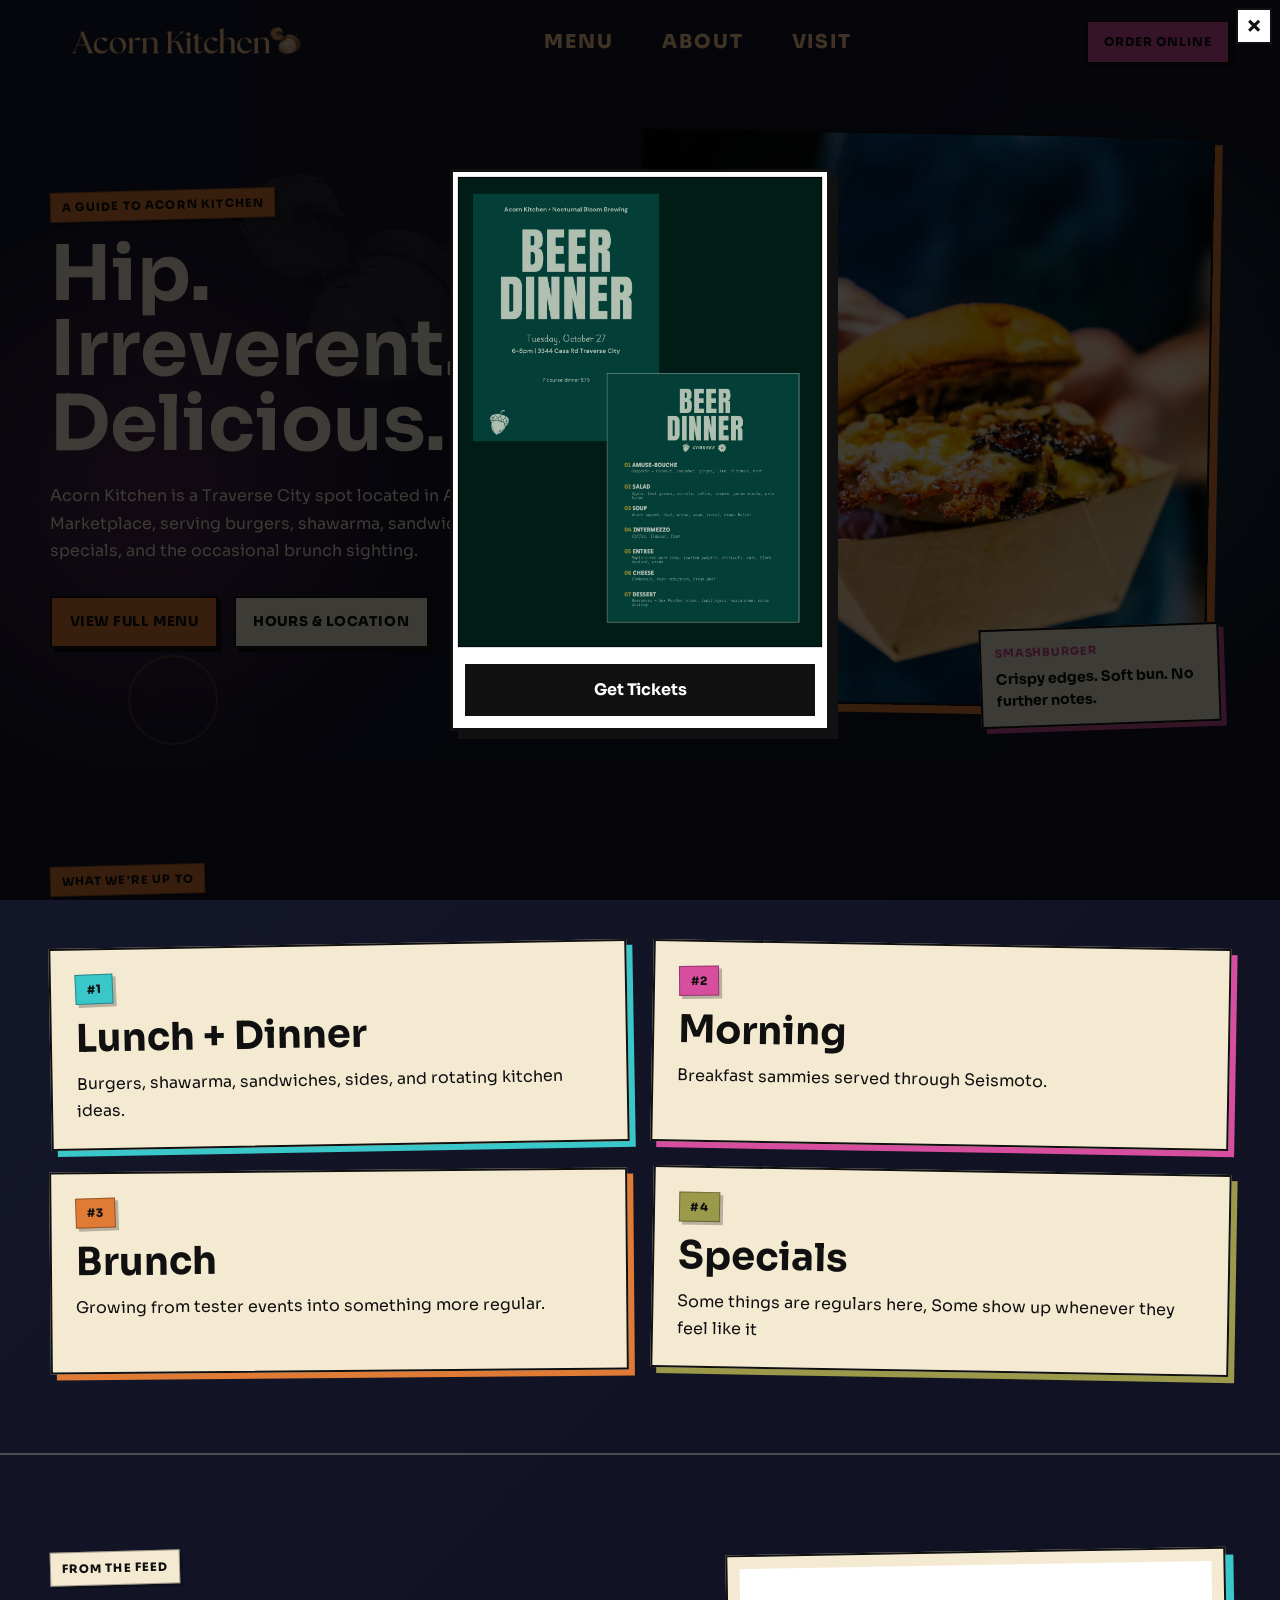
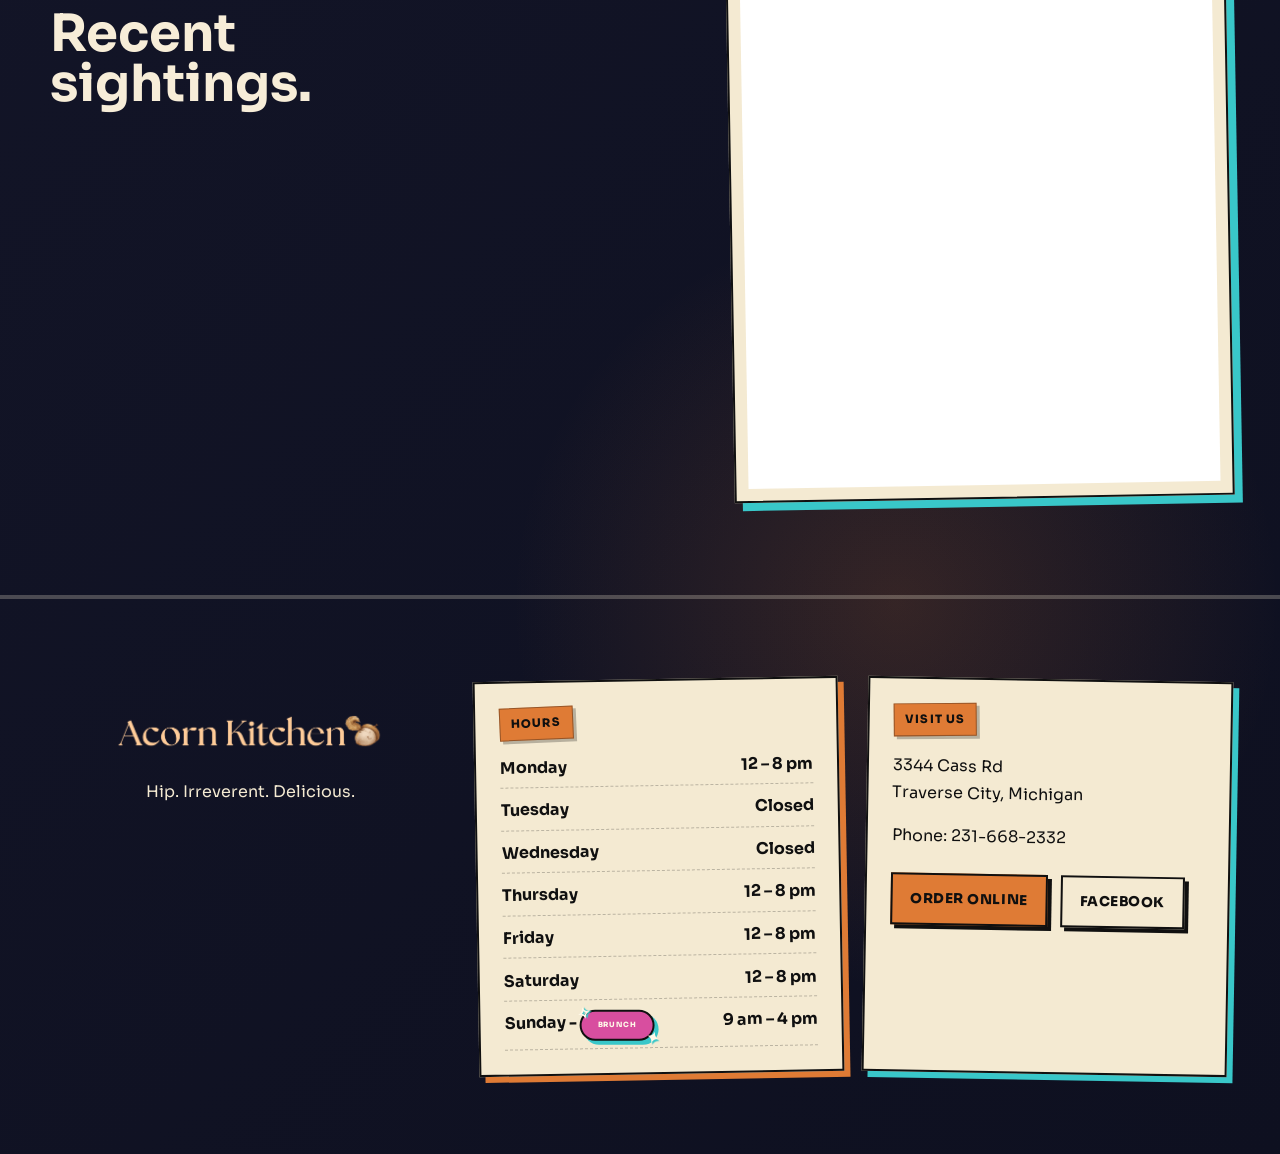
==== index.html @ 5967afa3 "Testing Beer dinner popup" ====
<!DOCTYPE html>
<html lang="en">

<head>
    <!-- Google tag (gtag.js) -->
    <script async src="https://www.googletagmanager.com/gtag/js?id=G-6SKS304S5J"></script>
    <script>
        window.dataLayer = window.dataLayer || [];
        function gtag() { dataLayer.push(arguments); }
        gtag('js', new Date());

        gtag('config', 'G-6SKS304S5J');
    </script>
    <meta charset="UTF-8" />
    <meta name="viewport" content="width=device-width, initial-scale=1.0" />

    <title>Acorn Kitchen | Burgers, Shawarma & Brunch in Traverse City</title>
    <meta name="description"
        content="Acorn Kitchen is located in Atomic Marketplace in Traverse City, serving burgers, shawarma, sandwiches, sides, specials, takeout, and Sunday brunch.">
    <meta property="og:title" content="Acorn Kitchen | Burgers & Shawarma in Traverse City">
    <meta property="og:description"
        content="Located in Atomic Marketplace, Acorn Kitchen serves burgers, shawarma, sandwiches, specials, takeout, and Sunday brunch in Traverse City.">
    <meta property="og:type" content="website">
    <meta property="og:image" content="https://acornkitchen.net/assets/images/hero-food.jpg">
    <meta name="robots" content="index, follow">
    <link rel="canonical" href="https://acornkitchen.net/">
    <script type="application/ld+json">
{
  "@context": "https://schema.org",
  "@type": "Restaurant",
  "name": "Acorn Kitchen",
  "url": "https://acornkitchen.net/",
  "image": "https://acornkitchen.net/assets/images/hero-food.jpg",
  "logo": "https://acornkitchen.net/assets/logos/acorn-wordmark-boy.png",
  "description": "Acorn Kitchen is located in Atomic Marketplace in Traverse City, serving burgers, shawarma, sandwiches, sides, specials, takeout, and Sunday brunch.",
  "telephone": "+12312523034",
  "address": {
    "@type": "PostalAddress",
    "streetAddress": "3344 Cass Rd",
    "addressLocality": "Traverse City",
    "addressRegion": "MI",
    "addressCountry": "US"
  },
  "servesCuisine": [
    "Burgers",
    "Shawarma",
    "Sandwiches",
    "Brunch",
    "American"
  ],
  "priceRange": "$$",
  "menu": "https://acornkitchen.net/menu.html",
  "sameAs": [
    "https://www.facebook.com/profile.php?id=61582968557086"
  ],
  "openingHoursSpecification": [
    {
      "@type": "OpeningHoursSpecification",
      "dayOfWeek": ["Tuesday", "Wednesday", "Thursday", "Friday", "Saturday"],
      "opens": "12:00",
      "closes": "20:00"
    },
    {
      "@type": "OpeningHoursSpecification",
      "dayOfWeek": "Sunday",
      "opens": "09:00",
      "closes": "16:00"
    }
  ]
}
</script>

    <link rel="stylesheet" href="css/variables.css" />
    <link rel="stylesheet" href="css/global.css" />
    <link rel="stylesheet" href="css/navbar.css" />
    <link rel="stylesheet" href="css/hero.css" />
    <link rel="stylesheet" href="css/sections.css" />
    <link rel="stylesheet" href="css/footer.css" />
    <link href="https://fonts.googleapis.com/css2?family=Sora:wght@300;400;500;600;700;800&display=swap"
        rel="stylesheet">
    <link rel="preconnect" href="https://fonts.googleapis.com" />
    <link rel="preconnect" href="https://fonts.gstatic.com" crossorigin />

    <link
        href="https://fonts.googleapis.com/css2?family=Cormorant+Garamond:wght@500;600;700&family=Inter:wght@400;500;700;800&display=swap"
        rel="stylesheet" />
    <link rel="icon" href="assets/images/fullboyhero.png">
    <!-- MailerLite Universal -->
<script>
    (function(w,d,e,u,f,l,n){w[f]=w[f]||function(){(w[f].q=w[f].q||[])
    .push(arguments);},l=d.createElement(e),l.async=1,l.src=u,
    n=d.getElementsByTagName(e)[0],n.parentNode.insertBefore(l,n);})
    (window,document,'script','https://assets.mailerlite.com/js/universal.js','ml');
    ml('account', '2553299');
</script>
<!-- End MailerLite Universal -->
</head>

<body>

    <header class="site-header">
        <nav class="navbar container">
            <a href="index.html" class="logo">
                <img src="assets/logos/acorn-wordmark-boy.png" alt="Acorn Kitchen" />
            </a>

            <ul class="nav-links">
                <li><a href="menu.html">Menu</a></li>
                <li><a href="about.html">About</a></li>
                <li><a href="contact.html">Visit</a></li>
            </ul>

            <a href="https://www.toasttab.com/local/order/acorn-kitchen-3344-cass-rd" class="order-btn" target="_blank"
                rel="noopener noreferrer">
                Order Online
            </a>
        </nav>
    </header>

    <main>

        <section class="hero">
            <div class="container hero-layout">

                <div class="hero-copy">
                    <p class="stamp">A Guide to Acorn Kitchen</p>

                    <h1>
                        Hip.
                        Irreverent.
                        Delicious.
                    </h1>

                    <p class="hero-text">
                        Acorn Kitchen is a Traverse City spot located in Atomic Marketplace, serving burgers, shawarma,
                        sandwiches, sides, specials, and the occasional brunch sighting.
                    </p>

                    <div class="hero-actions">
                        <a href="menu.html" class="btn btn-dark">View Full Menu</a>
                        <a href="#visit" class="btn btn-paper">Hours & Location</a>
                    </div>
                </div>
                <img src="assets/logos/fullboyhero.png" class="floating-acorn" alt="">
                <div class="hero-visual">
                    <img class="hero-photo" src="assets/images/hero-food.jpg" alt="A burger from Acorn Kitchen" />
                    <p class="photo-note">
                        Crispy edges. Soft bun. No further notes.
                    </p>
                </div>

            </div>
        </section>

        <section class="field-notes" id="notes">
            <div class="container">

                <p class="stamp">What we're up to</p>

                <div class="research-grid">
                    <article class="research-card" id="note-1">
                        <p class="card-number-1">#1</p>
                        <h2>Lunch + Dinner</h2>
                        <p>Burgers, shawarma, sandwiches, sides, and rotating kitchen ideas.</p>
                    </article>

                    <article class="research-card" id="note-2">
                        <p class="card-number-2">#2</p>
                        <h2>Morning</h2>
                        <p>Breakfast sammies served through Seismoto.</p>
                    </article>

                    <article class="research-card" id="note-3">
                        <p class="card-number-3">#3</p>
                        <h2>Brunch</h2>
                        <p>Growing from tester events into something more regular.</p>
                    </article>

                    <article class="research-card" id="note-4">
                        <p class="card-number-4">#4</p>
                        <h2>Specials</h2>
                        <p>Some things are regulars here, Some show up whenever they feel like it</p>
                    </article>
                </div>

            </div>
        </section>

        <section class="feed-section" id="feed">
            <div class="container split-section">
                <div>
                    <p class="stamp stamp-light">From The Feed</p>
                    <h2>Recent sightings.</h2>
                </div>

                <div class="facebook-frame">
                    <iframe
                        src="https://www.facebook.com/plugins/page.php?href=https%3A%2F%2Fwww.facebook.com%2Fprofile.php%3Fid%3D61582968557086&tabs=timeline&width=500&height=520&small_header=false&adapt_container_width=true&hide_cover=false&show_facepile=false"
                        width="500" height="520" style="border:none;overflow:hidden" scrolling="no" frameborder="0"
                        allowfullscreen="true"
                        allow="autoplay; clipboard-write; encrypted-media; picture-in-picture; web-share">
                    </iframe>
                </div>
            </div>
        </section>

    </main>
    <footer class="site-footer" id="visit">
        <div class="container footer-grid">

            <div class="footer-brand">
                <img src="assets/logos/acorn-wordmark-boy.png" alt="Acorn Kitchen">
                <p>
                    Hip. Irreverent. Delicious.
                </p>
            </div>

            <div class="footer-card">
                <p class="stamp">Hours</p>
                <ul class="hours-list">

                    <li><span>Monday</span><span>12 – 8 pm</span></li>
                    <li><span>Tuesday</span><span>Closed</span></li>
                    <li><span>Wednesday</span><span>Closed</span></li>
                    <li><span>Thursday</span><span>12 – 8 pm</span></li>
                    <li><span>Friday</span><span>12 – 8 pm</span></li>
                    <li><span>Saturday</span><span>12 – 8 pm</span></li>
                    <li><span>Sunday - <div class="brunch-badge">Brunch</div></span><span>9 am – 4 pm</span></li>
                </ul>
            </div>

            <div class="footer-card">
                <p class="stamp">Visit Us</p>

                <p>
                    3344 Cass Rd<br>
                    Traverse City, Michigan
                </p>

                <p>
                    Phone: <a href="tel:+12316682332">231-668-2332</a>
                </p>
               
                <div class="footer-actions">
                    <a href="https://www.toasttab.com/local/order/acorn-kitchen-3344-cass-rd" class="btn btn-dark">Order
                        Online</a>
                    <a href="https://www.facebook.com/profile.php?id=61582968557086" class="btn btn-paper">Facebook</a>
                </div>
            </div>

        </div>
    </footer>
    <!-- BEER DINNER POPUP -->
<div class="site-popup-overlay" id="site-popup-overlay" hidden>
  <div
    class="site-popup"
    id="site-popup"
    role="dialog"
    aria-modal="true"
    aria-label="Beer Dinner Event"
  >
    <button
      class="site-popup-close"
      id="site-popup-close"
      aria-label="Close popup"
      type="button"
    >
      &times;
    </button>

    <!-- Replace with your beer dinner poster -->
    <img
      src="./assets/images/BeerDinnerAd.jpg"
      alt="Beer Dinner at Nocturnal Bloom"
      class="site-popup-image"
    >

    <div class="site-popup-actions">
      <!-- Replace the URL with your ticket purchase destination -->
      <a
        href="YOUR-TICKET-LINK"
        class="site-popup-button"
        target="_blank"
        rel="noopener noreferrer"
      >
        Get Tickets
      </a>
    </div>
  </div>
</div>
<script>
document.addEventListener("DOMContentLoaded", () => {
  const overlay = document.getElementById("site-popup-overlay");
  const closeButton = document.getElementById("site-popup-close");

  if (!overlay || !closeButton) return;

  const popupKey = "beer-dinner-popup-dismissed";

  // Show popup unless already dismissed during this session
  if (!sessionStorage.getItem(popupKey)) {
    overlay.hidden = false;
  }

  // Close popup
  function closePopup() {
    overlay.hidden = true;
    sessionStorage.setItem(popupKey, "true");
  }

  // Close button
  closeButton.addEventListener("click", closePopup);

  // Close when clicking outside the popup
  overlay.addEventListener("click", (event) => {
    if (event.target === overlay) {
      closePopup();
    }
  });

  // Close with Escape key
  document.addEventListener("keydown", (event) => {
    if (event.key === "Escape" && !overlay.hidden) {
      closePopup();
    }
  });
});
</script>
</body>

</html>
---- css/variables.css ----
:root {
  --bg: #15172b;
  --bg-deep: #0e1020;

  --paper: #f4ead2;
  --paper-dark: #dbcaa6;

  --ink: #101010;
  --cream-ink: #f7edd8;
  --logo-ink: #ffcc99;

  --brown: #7a3b18;
  --olive: #9b9a4a;
  --orange: #df7b35;
  --pink: #d84e9f;
  --cyan: #39c7c9;
  --cherry: #c72f3a;
  --cherry-dark: #9f1f2f;

  --white: #fff8e8;

  --container: 1180px;

  --heading-font: "Sora", sans-serif;
--body-font: "Sora", sans-serif;

  --border: 2px solid var(--ink);
  --stamp-border: 1px solid rgba(16,16,16,.35);
}
---- css/global.css ----
@import url("./variables.css");

*,
*::before,
*::after {
  box-sizing: border-box;
}

html {
  scroll-behavior: smooth;
}

body {
  position: relative;
  margin: 0;
  background:
    radial-gradient(circle at 12% 18%, rgba(216, 78, 159, 0.28), transparent 18rem),
    radial-gradient(circle at 85% 15%, rgba(57, 199, 201, 0.22), transparent 20rem),
    radial-gradient(circle at 70% 80%, rgba(223, 123, 53, 0.18), transparent 24rem),
    linear-gradient(135deg, var(--bg), var(--bg-deep));
  color: var(--cream-ink);
  font-family: var(--body-font);
  line-height: 1.5;
  overflow-x: hidden;
}


img {
  display: block;
  max-width: 100%;
}

a {
  color: inherit;
  text-decoration: none;
}

ul {
  margin: 0;
  padding: 0;
  list-style: none;
}

button {
  font: inherit;
}

.container {
  width: min(var(--container), calc(100% - 2rem));
  margin-inline: auto;
}

h1,
h2,
h3 {
  margin: 0;
  font-family: var(--heading-font);
  line-height: 0.98;
}

h1 {
  font-size: clamp(3rem, 6vw, 5.8rem);
}

h2 {
  font-size: clamp(2.2rem, 4vw, 4rem);
}

p {
  margin: 0;
}

.btn {
  display: inline-flex;
  align-items: center;
  justify-content: center;
  width: fit-content;
  padding: 0.85rem 1.1rem;
  border: var(--border);
  font-size: 0.85rem;
  font-weight: 800;
  text-transform: uppercase;
  letter-spacing: 0.04em;
  box-shadow: 4px 4px 0 var(--ink);
  transition: transform 160ms ease, box-shadow 160ms ease;
}

.btn:hover {
  transform: translate(2px, 2px);
  box-shadow: 2px 2px 0 var(--ink);
}

.btn-dark {
  background: var(--orange);
  color: var(--ink);
}

.btn-paper {
  background: var(--paper);
  color: var(--ink);
}

.stamp {
  display: inline-block;
  width: fit-content;

  margin-bottom: 1rem;
  padding: 0.35rem 0.65rem;

  background: var(--orange);
  color: var(--ink);

  border: var(--stamp-border);

  box-shadow: 3px 3px 0 rgba(0, 0, 0, 0.25);

  font-size: 0.72rem;
  font-weight: 900;

  text-transform: uppercase;
  letter-spacing: 0.1em;

  transform: rotate(-1.5deg);
}

.stamp-light {
  background: var(--paper);
  color: var(--ink);
}

::selection {
  background: var(--orange);
  color: var(--ink);
}
.feed-section {
  padding: clamp(3rem, 6vw, 5rem) 0;
}

.split-section {
  display: grid;
  grid-template-columns: 0.85fr minmax(280px, 520px);
  gap: clamp(2rem, 5vw, 4rem);
  align-items: start;
}

.feed-section h2 {
  max-width: 9ch;
}

.facebook-frame {
  width: 100%;
  max-width: 520px;
  justify-self: end;

  padding: 0.75rem;
  background: var(--paper);
  border: var(--border);
  box-shadow: 8px 8px 0 var(--cyan);

  overflow: hidden;
  transform: rotate(-0.5deg);
}

.facebook-frame iframe {
  display: block;
  width: 100%;
  max-width: 100%;
  height: 520px;
  border: 0;
  overflow: hidden;
  background: var(--white);
}
.brunch-badge {
  position: relative;
  display: inline-flex;
  align-items: center;
  width: fit-content;
  left: 0.rem;
  padding: 0.5rem 1rem;
  background: var(--pink);
  color: var(--white);
  border: 2px solid var(--ink);
  border-radius: 999px;
  font-size: 0.45rem;
  font-weight: 900;
  text-transform: uppercase;
  letter-spacing: 0.12em;

  box-shadow: 4px 4px 0 var(--cyan);
  transform: rotate(1deg);
}

.brunch-badge::before,
.brunch-badge::after {
  position: absolute;
  color: var(--white);
  line-height: 1;
  text-shadow: 1px 1px 1px var(--cyan);
  pointer-events: none;
  z-index: 2;
  font-weight: 600;
}

.brunch-badge::before {
  content: "✧";
  top: -0.35rem;
  left: -0.25rem;
  font-size: 1rem;
  transform: rotate(-18deg);
}

.brunch-badge::after {
  content: "✦";
  right: -0.5rem;
  bottom: -0.45rem;
  font-size: 0.95rem;
  transform: rotate(18deg);
}
/* =========================
   SITE POPUP OVERLAY
   ========================= */

.site-popup-overlay {
    position: fixed;
    inset: 0;

    display: flex;
    align-items: center;
    justify-content: center;

    padding: 24px;

    background: rgba(0, 0, 0, 0.75);

    z-index: 9998;
}

.site-popup-overlay[hidden] {
    display: none;
}
/* =========================
   SITE POPUP
   ========================= */
  

.site-popup {

    width: min(380px, calc(100vw - 32px));
    max-height: calc(100vh - 48px);

    background: #fff;
    border: 3px solid #111;
    box-shadow: 8px 8px 0 #111;

    z-index: 9999;
    overflow: hidden;
}

.site-popup[hidden] {
    display: none;
}

.site-popup-close {
    position: absolute;
    top: 8px;
    right: 8px;

    width: 36px;
    height: 36px;

    display: flex;
    align-items: center;
    justify-content: center;

    border: 2px solid #111;
    background: #fff;
    color: #111;

    font-size: 24px;
    font-weight: 700;
    line-height: 1;

    cursor: pointer;
    z-index: 2;
}

.site-popup-close:hover {
    background: #111;
    color: #fff;
}

.site-popup-image {
    display: block;

    width: 100%;
    height: auto;

    /* Keep tall posters from taking over the screen */
    max-height: calc(100vh - 130px);
    object-fit: contain;

    background: #111;
}

.site-popup-actions {
    padding: 12px;
}

.site-popup-button {
    display: block;
    width: 100%;

    padding: 12px 18px;

    background: #111;
    color: #fff;
    border: 2px solid #111;

    font-family: inherit;
    font-size: 16px;
    font-weight: 700;
    text-align: center;
    text-decoration: none;
}

.site-popup-button:hover {
    background: #fff;
    color: #111;
}


/* MOBILE */

@media (max-width: 600px) {
    .site-popup {
        right: 12px;
        bottom: 12px;

        width: min(340px, calc(100vw - 24px));
        max-height: calc(100vh - 24px);

        box-shadow: 5px 5px 0 #111;
    }

    .site-popup-image {
        max-height: calc(100vh - 115px);
    }
}
@media (max-width: 800px) {
  .split-section {
    grid-template-columns: 1fr;
  }

  .facebook-frame {
    justify-self: stretch;
    max-width: 100%;
    transform: none;
  }
}
@media (max-width: 650px) {
  h1 {
    font-size: clamp(2.5rem, 13vw, 4rem);
  }

  h2 {
    font-size: clamp(2rem, 10vw, 3rem);
  }

  .container {
    width: calc(100% - 2.5rem);
    max-width: var(--container);
    margin-inline: auto;

  }

  .btn {
    width: 100%;
    text-align: center;
  }
}
---- css/navbar.css ----
.site-header {
  padding: 1.25rem 0;
}

.navbar {
  display: flex;
  align-items: center;
  justify-content: space-between;
  gap: 2rem;
}

.logo {
  position: relative;
  display: block;
  width: 260px;
  padding-left: 1rem;
}

.logo img {
  width: 100%;
  height: auto;
}

.nav-links {
  display: flex;
  align-items: center;
  gap: 3rem;
}

.nav-links a {
  color: var(--logo-ink);

  font-size: 1.2rem;
  font-weight: 800;

  text-transform: uppercase;
  letter-spacing: 0.1em;
  transition: .2s ease;
}

.nav-links li:nth-child(2) a {

  color: var(--logo-ink);

}

.nav-links li:nth-child(3) a {

  color: var(--logo-ink);

}

.nav-links a:hover {
  transform: translateY(-2px);
  color: var(--orange);
}

.order-btn {
  padding: 0.7rem 1rem;

  background: var(--pink);
  color: var(--ink);

  border: var(--border);

  box-shadow: 4px 4px 0 var(--ink);

  font-size: 0.75rem;
  font-weight: 800;

  text-transform: uppercase;
  letter-spacing: 0.08em;
}

.order-btn:hover {
  transform: translate(2px, 2px);
  box-shadow: 2px 2px 0 var(--ink);
}

@media (max-width: 900px) {
  .navbar {
    flex-direction: column;
    align-items: flex-start;
  }

  .logo {
    width: min(230px, 80vw);
    margin: 0 auto;
  }

  .nav-links {
    width: 100%;

    display: flex;
    justify-content: center;
    align-items: center;

    gap: 1.25rem;

    flex-wrap: wrap;
  }

  .nav-links li {
    display: flex;
  }

  .nav-links a {
    font-size: 0.9rem;
    letter-spacing: 0.06em;
  }

  .order-btn {
    width: min(180px, 100%);
    justify-content: center;
    margin: 0 auto;
    text-align: center;
  }
}
@media (max-width: 650px) {

  .site-header {
    padding: 1rem 0;
  }

  .navbar {
    gap: 1rem;

    flex-direction: column;
    align-items: center;

    text-align: center;
  }

  .logo {
    width: min(230px, 80vw);
    margin: 0 auto;
  }

  .nav-links {
    width: 100%;

    display: flex;
    justify-content: center;
    align-items: center;

    gap: 1.25rem;

    flex-wrap: wrap;
  }

  .nav-links li {
    display: flex;
  }

  .nav-links a {
    font-size: 0.9rem;
    letter-spacing: 0.06em;
  }

  .order-btn {
    width: min(280px, 100%);
    justify-content: center;
  }

}
---- css/hero.css ----
.hero {
  position: relative;
  overflow: hidden;
  padding: 3rem 0 5rem;
}

.hero-layout {
  display: grid;
  grid-template-columns: 1fr 1.1fr;
  gap: 3rem;
  align-items: center;
}

.hero-copy {
  position: relative;
  z-index: 2;
}

.hero-copy h1 {
  max-width: 11ch;
  margin-bottom: 1.25rem;
}

.hero-text {
  max-width: 520px;
  margin-bottom: 2rem;
  color: var(--paper);
  font-size: 1rem;
  line-height: 1.7;
}

.hero-actions {
  display: flex;
  gap: 1rem;
  flex-wrap: wrap;
}

.hero-visual {
  position: relative;
  overflow: visible;
  z-index: 2;
  padding-right: 20px;
}

.hero-photo {
  display: block;
  width: 100%;
  height: auto;
  border: var(--border);
  box-shadow: 8px 8px 0 var(--orange);
  transform: rotate(1deg);
}



.photo-note {
  position: absolute;
  right: 10px;
  bottom: -20px;
  max-width: 240px;
  padding: 0.85rem;
  background: var(--paper);
  color: var(--ink);
  border: var(--border);
  box-shadow: 5px 5px 0 var(--pink);
  font-size: 0.9rem;
  font-weight: 700;
  transform: rotate(-2deg);
}

.photo-note::before {
  content: "SMASHBURGER";
  display: block;
  margin-bottom: 0.5rem;
  color: var(--pink);
  font-size: 0.7rem;
  font-weight: 900;
  letter-spacing: 0.08em;
}



.hero::after {
  content: "";
  position: absolute;
  width: 90px;
  height: 90px;
  border: 2px solid var(--orange);
  border-radius: 50%;
  left: 10%;
  bottom: 40px;
  opacity: 0.25;
}
.floating-acorn{
  position: absolute;
  right: 800px;
  top: 90px;

  width: 240px;

  opacity: 0.12;

  z-index: 1;
}
@media (max-width: 1000px) {
  .hero-layout {
    grid-template-columns: 1fr;
  }

  .hero-copy h1 {
    max-width: none;
  }

  .floating-acorn,
  .hero-acorn {
    width: 200px;
    top: 10px;
    right: 20px;
    opacity: 0.35;
    z-index: 1;
  }

  .hero-visual {
    overflow: visible;
  }
}

@media (max-width: 650px) {
  .hero-visual {
    overflow: visible;
  }

  .hero-photo {
    transform: none;
    box-shadow: 6px 6px 0 var(--orange);
  }

  .photo-note {
    position: static;
    max-width: 100%;
    margin-top: 1rem;
    transform: none;
    box-shadow: 5px 5px 0 var(--pink);
  }
}
---- css/sections.css ----
.field-notes {
  padding: 5rem 0;
}

.research-grid {
  display: grid;
  grid-template-columns: repeat(2, 1fr);
  gap: 1.5rem;
  margin-top: 2rem;
}

.research-card,
.visit-box,
.photo-note {
  background: var(--paper);
  color: var(--ink);
  border: var(--border);
}

.research-card {
  padding: 1.5rem;
  box-shadow: 6px 6px 0 var(--cyan);
}
#note-1 {
  box-shadow: 6px 6px 0 var(--cyan);
}
#note-2 {
  box-shadow: 6px 6px 0 var(--pink);
}
#note-3 {
  box-shadow: 6px 6px 0 var(--orange);
}
#note-4 {
  box-shadow: 6px 6px 0 var(--olive);
  
}

.research-card:nth-child(1) {
  transform: rotate(-1deg);
}

.research-card:nth-child(2) {
  transform: rotate(1deg);
}

.research-card:nth-child(3) {
  transform: rotate(-0.5deg);
}

.research-card:nth-child(4) {
  transform: rotate(1deg);
}

.card-number-1 {
  color: var(--cyan);
  display: inline-block;
  width: fit-content;

  margin-bottom: 1rem;
  padding: 0.35rem 0.65rem;

  background: var(--cyan);
  color: var(--ink);

  border: var(--stamp-border);

  box-shadow: 3px 3px 0 rgba(0, 0, 0, 0.25);

  font-size: 0.72rem;
  font-weight: 900;

  text-transform: uppercase;
  letter-spacing: 0.1em;

  transform: rotate(-1.5deg);
}
.card-number-2 {
  color: var(--pink);
  display: inline-block;
  width: fit-content;

  margin-bottom: 1rem;
  padding: 0.35rem 0.65rem;

  background: var(--pink);
  color: var(--ink);

  border: var(--stamp-border);

  box-shadow: 3px 3px 0 rgba(0, 0, 0, 0.25);

  font-size: 0.72rem;
  font-weight: 900;

  text-transform: uppercase;
  letter-spacing: 0.1em;

  transform: rotate(-1.5deg);
}
.card-number-3 {
  display: inline-block;
  width: fit-content;

  margin-bottom: 1rem;
  padding: 0.35rem 0.65rem;

  background: var(--orange);
  color: var(--ink);

  border: var(--stamp-border);

  box-shadow: 3px 3px 0 rgba(0, 0, 0, 0.25);

  font-size: 0.72rem;
  font-weight: 900;
  letter-spacing: 0.08em;
  text-transform: uppercase;
  letter-spacing: 0.1em;

  transform: rotate(-1.5deg);
}
.card-number-4 {
  display: inline-block;
  width: fit-content;

  margin-bottom: 1rem;
  padding: 0.35rem 0.65rem;

  background: var(--olive);
  color: var(--ink);

  border: var(--stamp-border);

  box-shadow: 3px 3px 0 rgba(0, 0, 0, 0.25);

  font-size: 0.72rem;
  font-weight: 900;
  letter-spacing: 0.1em;
  text-transform: uppercase;
}

.research-card h2 {
  margin-bottom: 0.75rem;
  font-size: clamp(1.8rem, 3vw, 2.8rem);
}

.research-card p:last-child {
  line-height: 1.7;
}

.experiment-log {
  padding: 6rem 0;
  border-top: 2px solid rgba(247, 237, 216, 0.3);
  border-bottom: 2px solid rgba(247, 237, 216, 0.3);
}

.split-section {
  display: grid;
  grid-template-columns: 1fr 1fr;
  gap: 3rem;
  align-items: start;
}

.split-section p {
  margin-bottom: 1.5rem;
  line-height: 1.8;
}

.field-note {
  padding: 6rem 0;
}

.field-note .container {
  max-width: 850px;
}

.field-note h2 {
  margin-bottom: 1rem;
}

.field-note p {
  color: var(--paper);
  line-height: 1.8;
}

.visit {
  padding: 6rem 0;
}

.visit-box {
  padding: 2.5rem;
  box-shadow: 8px 8px 0 var(--orange);
}

.visit h2 {
  margin-bottom: 1rem;
}

.visit p {
  margin-bottom: 2rem;
  line-height: 1.8;
}
.feed-section {
  padding: 6rem 0;
  border-top: 2px solid rgba(247, 237, 216, 0.25);
  border-bottom: 2px solid rgba(247, 237, 216, 0.25);
}

.facebook-frame {
  width: min(500px, 100%);
  background: var(--paper);
  border: var(--border);
  box-shadow: 8px 8px 0 var(--cyan);
  transform: rotate(-1deg);
}

.facebook-frame iframe {
  display: block;
  width: 100%;
  max-width: 500px;
  background: white;
}
@media (max-width: 900px) {
  .research-grid,
  .split-section {
    grid-template-columns: 1fr;
  }

  .research-card {
    transform: none !important;
  }
}

@media (max-width: 650px) {
  .visit-box {
    padding: 1.5rem;
  }
}
---- css/footer.css ----
.site-footer {
  padding: 5rem 0;
  border-top: 2px solid rgba(247, 237, 216, 0.25);
}

.footer-grid {
  display: grid;
  grid-template-columns: 1.1fr 1fr 1fr;
  gap: 1.5rem;
  align-items: stretch;
}

.footer-brand {
  padding: 2rem;
}

.footer-brand img {
  width: 280px;
  margin: 0 auto 1.5rem;
}

.footer-brand p {
  max-width: 34ch;
  color: var(--paper);
  line-height: 1.7;
  text-align: center;
}

.footer-card {
  padding: 1.5rem;
  background: var(--paper);
  color: var(--ink);
  border: var(--border);
  box-shadow: 6px 6px 0 var(--orange);
}

.footer-card:nth-child(2) {
  transform: rotate(-1deg);
}

.footer-card:nth-child(3) {
  transform: rotate(1deg);
  box-shadow: 6px 6px 0 var(--cyan);
}

.hours-list {
  display: grid;
  gap: 0.65rem;
}

.hours-list li {
  display: flex;
  justify-content: space-between;
  gap: 1rem;
  border-bottom: 1px dashed rgba(16, 16, 16, 0.25);
  padding-bottom: 0.45rem;
  font-weight: 700;
}

.footer-card p {
  margin-bottom: 1rem;
  line-height: 1.7;
}

.footer-actions {
  display: flex;
  flex-wrap: wrap;
  gap: 0.8rem;
  margin-top: 1.5rem;
}

@media (max-width: 900px) {
  .footer-grid {
    grid-template-columns: 1fr;
  }

  .footer-brand {
    display: flex;
    flex-direction: column;
    align-items: center;
    text-align: center;
  }

  .footer-brand p {
    margin-left: auto;
    margin-right: auto;
  }

  .footer-card {
    transform: none !important;
  }
}
@media (max-width: 650px) {
  .category-card,
  .chef-card,
  .note-card,
  .visit-card,
  .hours-card,
  .footer-card,
  .menu-cta-card {
    transform: none !important;
    box-shadow: 5px 5px 0 var(--orange);
  }

  .hours-list li {
    flex-direction: column;
    gap: 0.15rem;
  }
}
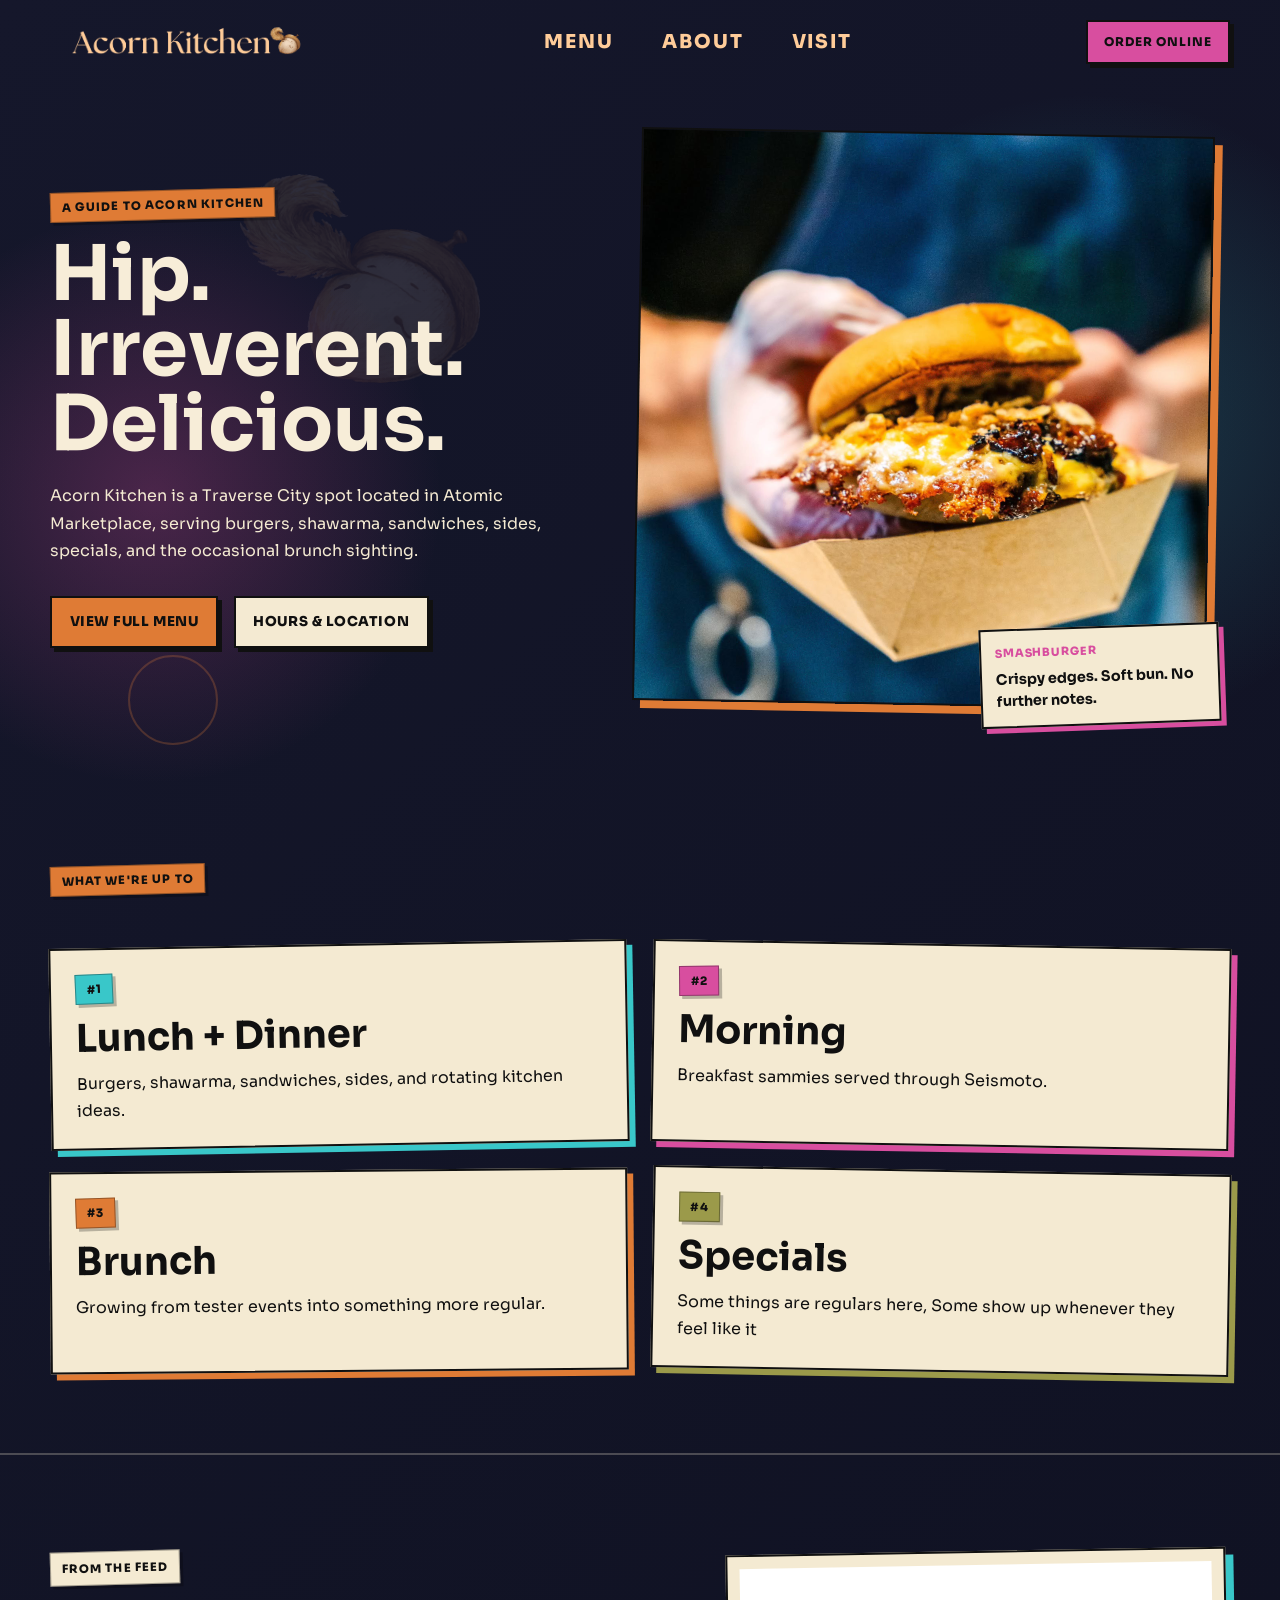
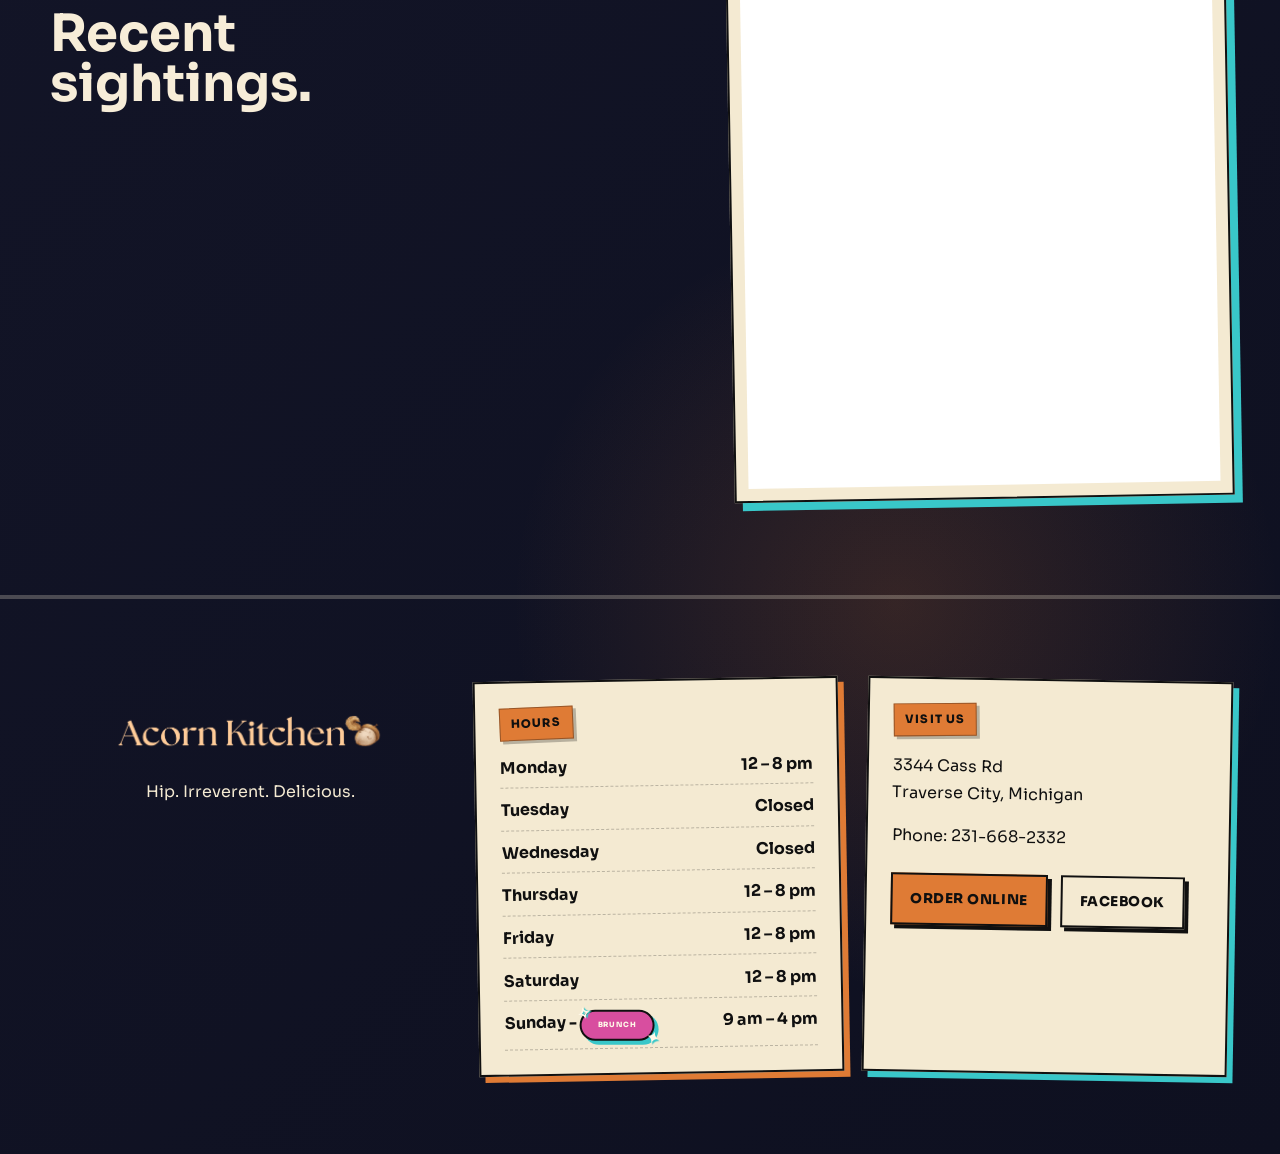
==== commit e35da0a7: "remove beer dinner popup" ====
--- a/index.html
+++ b/index.html
@@ -250,7 +250,7 @@
 
         </div>
     </footer>
-    <!-- BEER DINNER POPUP -->
+    <!-- BEER DINNER POPUP 
 <div class="site-popup-overlay" id="site-popup-overlay" hidden>
   <div
     class="site-popup"
@@ -268,7 +268,6 @@
       &times;
     </button>
 
-    <!-- Replace with your beer dinner poster -->
     <img
       src="./assets/images/BeerDinnerAd.jpg"
       alt="Beer Dinner at Nocturnal Bloom"
@@ -276,9 +275,8 @@
     >
 
     <div class="site-popup-actions">
-      <!-- Replace the URL with your ticket purchase destination -->
       <a
-        href="YOUR-TICKET-LINK"
+        href="https://www.eventbrite.com/e/beer-dinner-tickets-2003276638352"
         class="site-popup-button"
         target="_blank"
         rel="noopener noreferrer"
@@ -326,6 +324,7 @@
   });
 });
 </script>
+-->
 </body>
 
 </html>
--- a/css/global.css
+++ b/css/global.css
@@ -248,7 +248,7 @@
     width: min(380px, calc(100vw - 32px));
     max-height: calc(100vh - 48px);
 
-    background: #fff;
+    background: #ffffff;
     border: 3px solid #111;
     box-shadow: 8px 8px 0 #111;
 
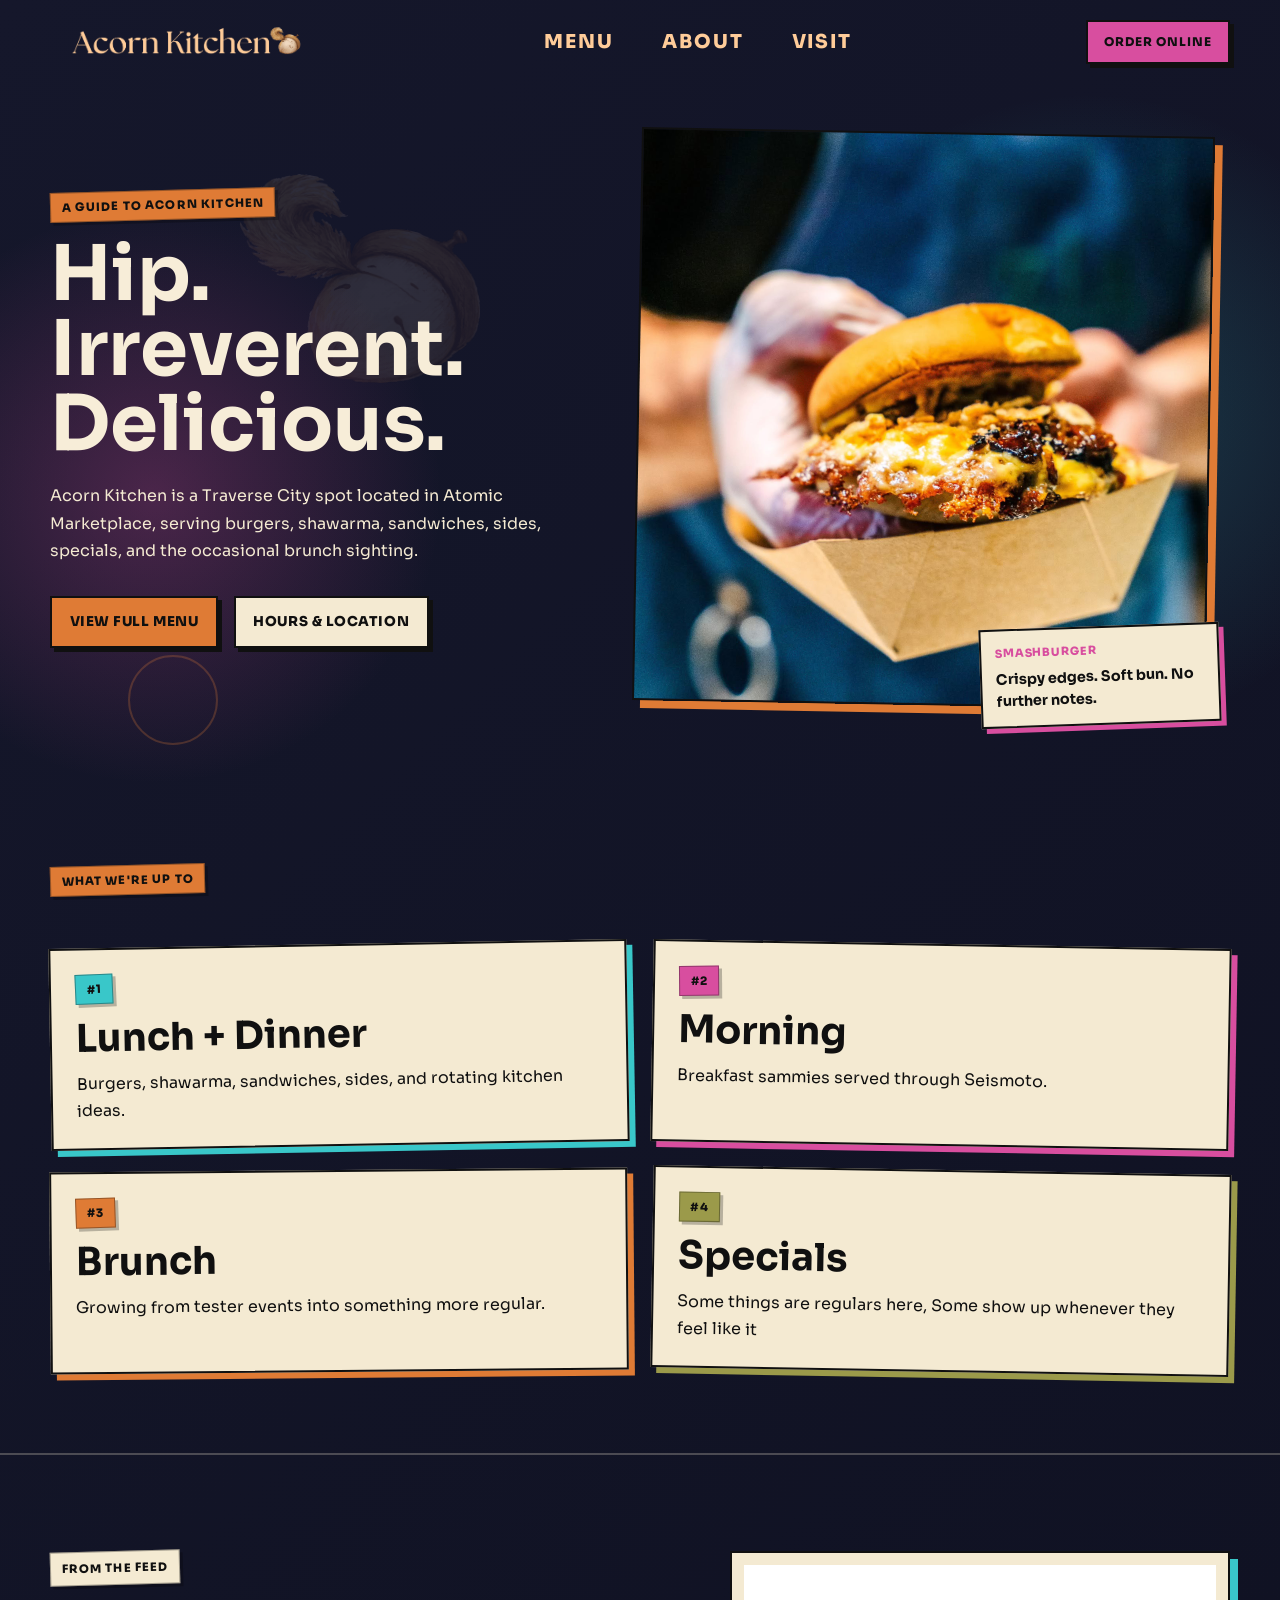
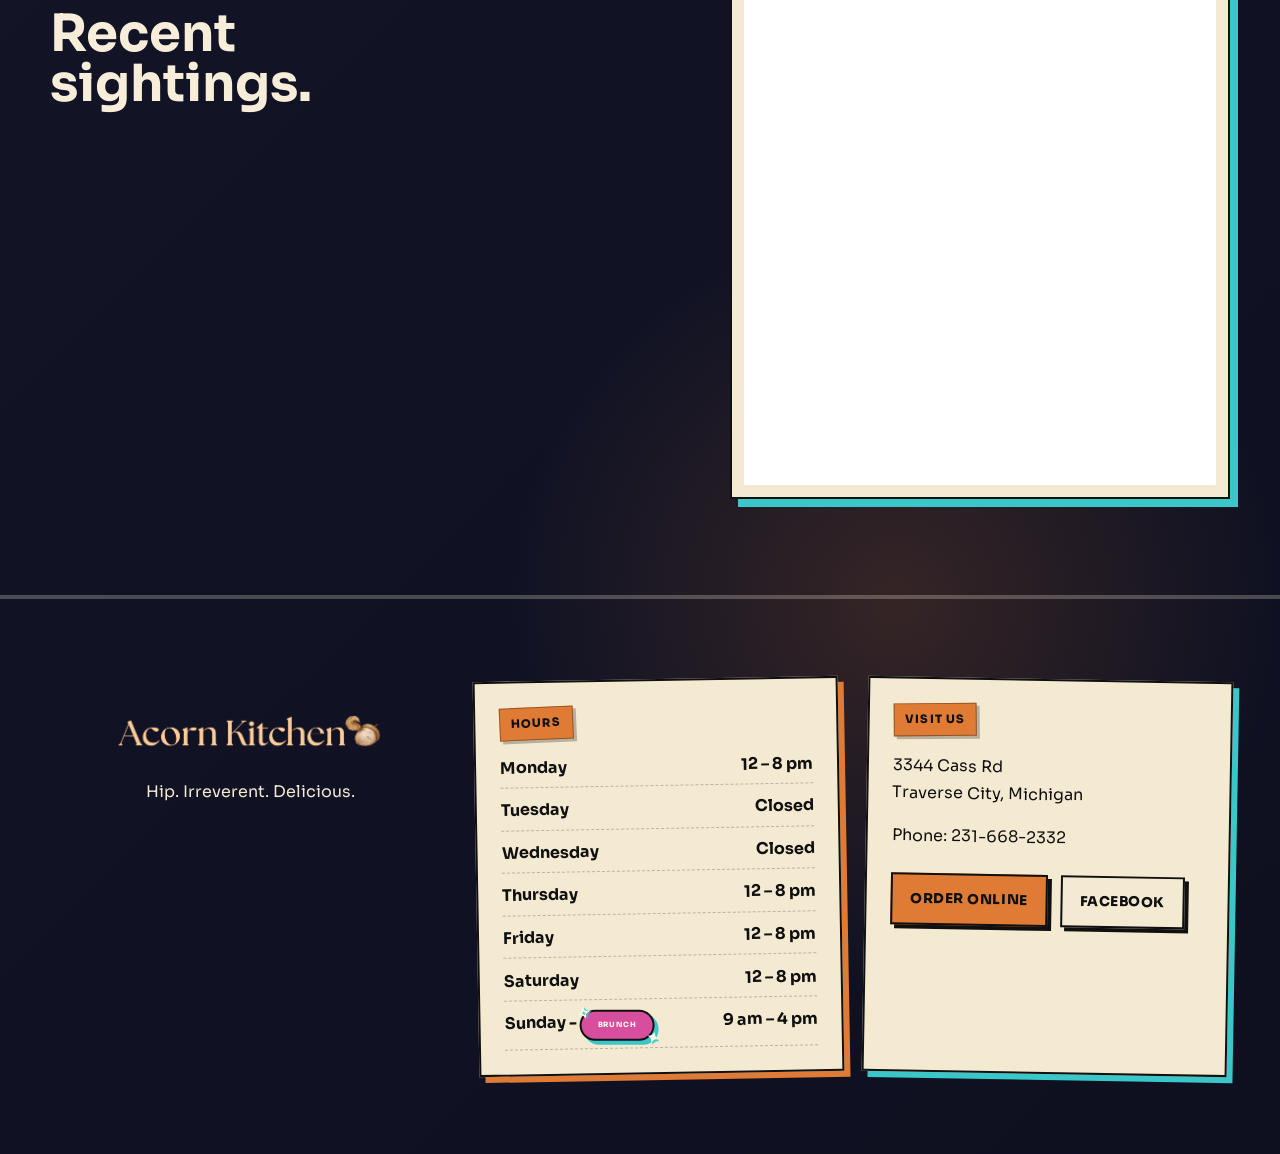
==== commit ff58e091: "update iframe, remove angle and hopefully fix connection" ====
--- a/index.html
+++ b/index.html
@@ -1,74 +1,92 @@
-<!DOCTYPE html>
+<!doctype html>
 <html lang="en">
-
-<head>
+  <head>
     <!-- Google tag (gtag.js) -->
-    <script async src="https://www.googletagmanager.com/gtag/js?id=G-6SKS304S5J"></script>
+    <script
+      async
+      src="https://www.googletagmanager.com/gtag/js?id=G-6SKS304S5J"
+    ></script>
     <script>
-        window.dataLayer = window.dataLayer || [];
-        function gtag() { dataLayer.push(arguments); }
-        gtag('js', new Date());
-
-        gtag('config', 'G-6SKS304S5J');
+      window.dataLayer = window.dataLayer || [];
+      function gtag() {
+        dataLayer.push(arguments);
+      }
+      gtag("js", new Date());
+
+      gtag("config", "G-6SKS304S5J");
     </script>
     <meta charset="UTF-8" />
     <meta name="viewport" content="width=device-width, initial-scale=1.0" />
 
     <title>Acorn Kitchen | Burgers, Shawarma & Brunch in Traverse City</title>
-    <meta name="description"
-        content="Acorn Kitchen is located in Atomic Marketplace in Traverse City, serving burgers, shawarma, sandwiches, sides, specials, takeout, and Sunday brunch.">
-    <meta property="og:title" content="Acorn Kitchen | Burgers & Shawarma in Traverse City">
-    <meta property="og:description"
-        content="Located in Atomic Marketplace, Acorn Kitchen serves burgers, shawarma, sandwiches, specials, takeout, and Sunday brunch in Traverse City.">
-    <meta property="og:type" content="website">
-    <meta property="og:image" content="https://acornkitchen.net/assets/images/hero-food.jpg">
-    <meta name="robots" content="index, follow">
-    <link rel="canonical" href="https://acornkitchen.net/">
+    <meta
+      name="description"
+      content="Acorn Kitchen is located in Atomic Marketplace in Traverse City, serving burgers, shawarma, sandwiches, sides, specials, takeout, and Sunday brunch."
+    />
+    <meta
+      property="og:title"
+      content="Acorn Kitchen | Burgers & Shawarma in Traverse City"
+    />
+    <meta
+      property="og:description"
+      content="Located in Atomic Marketplace, Acorn Kitchen serves burgers, shawarma, sandwiches, specials, takeout, and Sunday brunch in Traverse City."
+    />
+    <meta property="og:type" content="website" />
+    <meta
+      property="og:image"
+      content="https://acornkitchen.net/assets/images/hero-food.jpg"
+    />
+    <meta name="robots" content="index, follow" />
+    <link rel="canonical" href="https://acornkitchen.net/" />
     <script type="application/ld+json">
-{
-  "@context": "https://schema.org",
-  "@type": "Restaurant",
-  "name": "Acorn Kitchen",
-  "url": "https://acornkitchen.net/",
-  "image": "https://acornkitchen.net/assets/images/hero-food.jpg",
-  "logo": "https://acornkitchen.net/assets/logos/acorn-wordmark-boy.png",
-  "description": "Acorn Kitchen is located in Atomic Marketplace in Traverse City, serving burgers, shawarma, sandwiches, sides, specials, takeout, and Sunday brunch.",
-  "telephone": "+12312523034",
-  "address": {
-    "@type": "PostalAddress",
-    "streetAddress": "3344 Cass Rd",
-    "addressLocality": "Traverse City",
-    "addressRegion": "MI",
-    "addressCountry": "US"
-  },
-  "servesCuisine": [
-    "Burgers",
-    "Shawarma",
-    "Sandwiches",
-    "Brunch",
-    "American"
-  ],
-  "priceRange": "$$",
-  "menu": "https://acornkitchen.net/menu.html",
-  "sameAs": [
-    "https://www.facebook.com/profile.php?id=61582968557086"
-  ],
-  "openingHoursSpecification": [
-    {
-      "@type": "OpeningHoursSpecification",
-      "dayOfWeek": ["Tuesday", "Wednesday", "Thursday", "Friday", "Saturday"],
-      "opens": "12:00",
-      "closes": "20:00"
-    },
-    {
-      "@type": "OpeningHoursSpecification",
-      "dayOfWeek": "Sunday",
-      "opens": "09:00",
-      "closes": "16:00"
-    }
-  ]
-}
-</script>
+      {
+        "@context": "https://schema.org",
+        "@type": "Restaurant",
+        "name": "Acorn Kitchen",
+        "url": "https://acornkitchen.net/",
+        "image": "https://acornkitchen.net/assets/images/hero-food.jpg",
+        "logo": "https://acornkitchen.net/assets/logos/acorn-wordmark-boy.png",
+        "description": "Acorn Kitchen is located in Atomic Marketplace in Traverse City, serving burgers, shawarma, sandwiches, sides, specials, takeout, and Sunday brunch.",
+        "telephone": "+12312523034",
+        "address": {
+          "@type": "PostalAddress",
+          "streetAddress": "3344 Cass Rd",
+          "addressLocality": "Traverse City",
+          "addressRegion": "MI",
+          "addressCountry": "US"
+        },
+        "servesCuisine": [
+          "Burgers",
+          "Shawarma",
+          "Sandwiches",
+          "Brunch",
+          "American"
+        ],
+        "priceRange": "$$",
+        "menu": "https://acornkitchen.net/menu.html",
+        "sameAs": ["https://www.facebook.com/profile.php?id=61582968557086"],
+        "openingHoursSpecification": [
+          {
+            "@type": "OpeningHoursSpecification",
+            "dayOfWeek": [
+              "Tuesday",
+              "Wednesday",
+              "Thursday",
+              "Friday",
+              "Saturday"
+            ],
+            "opens": "12:00",
+            "closes": "20:00"
+          },
+          {
+            "@type": "OpeningHoursSpecification",
+            "dayOfWeek": "Sunday",
+            "opens": "09:00",
+            "closes": "16:00"
+          }
+        ]
+      }
+    </script>
 
     <link rel="stylesheet" href="css/variables.css" />
     <link rel="stylesheet" href="css/global.css" />
@@ -76,179 +94,218 @@
     <link rel="stylesheet" href="css/hero.css" />
     <link rel="stylesheet" href="css/sections.css" />
     <link rel="stylesheet" href="css/footer.css" />
-    <link href="https://fonts.googleapis.com/css2?family=Sora:wght@300;400;500;600;700;800&display=swap"
-        rel="stylesheet">
+    <link
+      href="https://fonts.googleapis.com/css2?family=Sora:wght@300;400;500;600;700;800&display=swap"
+      rel="stylesheet"
+    />
     <link rel="preconnect" href="https://fonts.googleapis.com" />
     <link rel="preconnect" href="https://fonts.gstatic.com" crossorigin />
 
     <link
-        href="https://fonts.googleapis.com/css2?family=Cormorant+Garamond:wght@500;600;700&family=Inter:wght@400;500;700;800&display=swap"
-        rel="stylesheet" />
-    <link rel="icon" href="assets/images/fullboyhero.png">
+      href="https://fonts.googleapis.com/css2?family=Cormorant+Garamond:wght@500;600;700&family=Inter:wght@400;500;700;800&display=swap"
+      rel="stylesheet"
+    />
+    <link rel="icon" href="assets/images/fullboyhero.png" />
     <!-- MailerLite Universal -->
-<script>
-    (function(w,d,e,u,f,l,n){w[f]=w[f]||function(){(w[f].q=w[f].q||[])
-    .push(arguments);},l=d.createElement(e),l.async=1,l.src=u,
-    n=d.getElementsByTagName(e)[0],n.parentNode.insertBefore(l,n);})
-    (window,document,'script','https://assets.mailerlite.com/js/universal.js','ml');
-    ml('account', '2553299');
-</script>
-<!-- End MailerLite Universal -->
-</head>
-
-<body>
-
+    <script>
+      (function (w, d, e, u, f, l, n) {
+        ((w[f] =
+          w[f] ||
+          function () {
+            (w[f].q = w[f].q || []).push(arguments);
+          }),
+          (l = d.createElement(e)),
+          (l.async = 1),
+          (l.src = u),
+          (n = d.getElementsByTagName(e)[0]),
+          n.parentNode.insertBefore(l, n));
+      })(
+        window,
+        document,
+        "script",
+        "https://assets.mailerlite.com/js/universal.js",
+        "ml",
+      );
+      ml("account", "2553299");
+    </script>
+    <!-- End MailerLite Universal -->
+  </head>
+
+  <body>
     <header class="site-header">
-        <nav class="navbar container">
-            <a href="index.html" class="logo">
-                <img src="assets/logos/acorn-wordmark-boy.png" alt="Acorn Kitchen" />
-            </a>
-
-            <ul class="nav-links">
-                <li><a href="menu.html">Menu</a></li>
-                <li><a href="about.html">About</a></li>
-                <li><a href="contact.html">Visit</a></li>
-            </ul>
-
-            <a href="https://www.toasttab.com/local/order/acorn-kitchen-3344-cass-rd" class="order-btn" target="_blank"
-                rel="noopener noreferrer">
-                Order Online
-            </a>
-        </nav>
+      <nav class="navbar container">
+        <a href="index.html" class="logo">
+          <img src="assets/logos/acorn-wordmark-boy.png" alt="Acorn Kitchen" />
+        </a>
+
+        <ul class="nav-links">
+          <li><a href="menu.html">Menu</a></li>
+          <li><a href="about.html">About</a></li>
+          <li><a href="contact.html">Visit</a></li>
+        </ul>
+
+        <a
+          href="https://www.toasttab.com/local/order/acorn-kitchen-3344-cass-rd"
+          class="order-btn"
+          target="_blank"
+          rel="noopener noreferrer"
+        >
+          Order Online
+        </a>
+      </nav>
     </header>
 
     <main>
-
-        <section class="hero">
-            <div class="container hero-layout">
-
-                <div class="hero-copy">
-                    <p class="stamp">A Guide to Acorn Kitchen</p>
-
-                    <h1>
-                        Hip.
-                        Irreverent.
-                        Delicious.
-                    </h1>
-
-                    <p class="hero-text">
-                        Acorn Kitchen is a Traverse City spot located in Atomic Marketplace, serving burgers, shawarma,
-                        sandwiches, sides, specials, and the occasional brunch sighting.
-                    </p>
-
-                    <div class="hero-actions">
-                        <a href="menu.html" class="btn btn-dark">View Full Menu</a>
-                        <a href="#visit" class="btn btn-paper">Hours & Location</a>
-                    </div>
-                </div>
-                <img src="assets/logos/fullboyhero.png" class="floating-acorn" alt="">
-                <div class="hero-visual">
-                    <img class="hero-photo" src="assets/images/hero-food.jpg" alt="A burger from Acorn Kitchen" />
-                    <p class="photo-note">
-                        Crispy edges. Soft bun. No further notes.
-                    </p>
-                </div>
-
+      <section class="hero">
+        <div class="container hero-layout">
+          <div class="hero-copy">
+            <p class="stamp">A Guide to Acorn Kitchen</p>
+
+            <h1>Hip. Irreverent. Delicious.</h1>
+
+            <p class="hero-text">
+              Acorn Kitchen is a Traverse City spot located in Atomic
+              Marketplace, serving burgers, shawarma, sandwiches, sides,
+              specials, and the occasional brunch sighting.
+            </p>
+
+            <div class="hero-actions">
+              <a href="menu.html" class="btn btn-dark">View Full Menu</a>
+              <a href="#visit" class="btn btn-paper">Hours & Location</a>
             </div>
-        </section>
-
-        <section class="field-notes" id="notes">
-            <div class="container">
-
-                <p class="stamp">What we're up to</p>
-
-                <div class="research-grid">
-                    <article class="research-card" id="note-1">
-                        <p class="card-number-1">#1</p>
-                        <h2>Lunch + Dinner</h2>
-                        <p>Burgers, shawarma, sandwiches, sides, and rotating kitchen ideas.</p>
-                    </article>
-
-                    <article class="research-card" id="note-2">
-                        <p class="card-number-2">#2</p>
-                        <h2>Morning</h2>
-                        <p>Breakfast sammies served through Seismoto.</p>
-                    </article>
-
-                    <article class="research-card" id="note-3">
-                        <p class="card-number-3">#3</p>
-                        <h2>Brunch</h2>
-                        <p>Growing from tester events into something more regular.</p>
-                    </article>
-
-                    <article class="research-card" id="note-4">
-                        <p class="card-number-4">#4</p>
-                        <h2>Specials</h2>
-                        <p>Some things are regulars here, Some show up whenever they feel like it</p>
-                    </article>
-                </div>
-
-            </div>
-        </section>
-
-        <section class="feed-section" id="feed">
-            <div class="container split-section">
-                <div>
-                    <p class="stamp stamp-light">From The Feed</p>
-                    <h2>Recent sightings.</h2>
-                </div>
-
-                <div class="facebook-frame">
-                    <iframe
-                        src="https://www.facebook.com/plugins/page.php?href=https%3A%2F%2Fwww.facebook.com%2Fprofile.php%3Fid%3D61582968557086&tabs=timeline&width=500&height=520&small_header=false&adapt_container_width=true&hide_cover=false&show_facepile=false"
-                        width="500" height="520" style="border:none;overflow:hidden" scrolling="no" frameborder="0"
-                        allowfullscreen="true"
-                        allow="autoplay; clipboard-write; encrypted-media; picture-in-picture; web-share">
-                    </iframe>
-                </div>
-            </div>
-        </section>
-
+          </div>
+          <img
+            src="assets/logos/fullboyhero.png"
+            class="floating-acorn"
+            alt=""
+          />
+          <div class="hero-visual">
+            <img
+              class="hero-photo"
+              src="assets/images/hero-food.jpg"
+              alt="A burger from Acorn Kitchen"
+            />
+            <p class="photo-note">Crispy edges. Soft bun. No further notes.</p>
+          </div>
+        </div>
+      </section>
+
+      <section class="field-notes" id="notes">
+        <div class="container">
+          <p class="stamp">What we're up to</p>
+
+          <div class="research-grid">
+            <article class="research-card" id="note-1">
+              <p class="card-number-1">#1</p>
+              <h2>Lunch + Dinner</h2>
+              <p>
+                Burgers, shawarma, sandwiches, sides, and rotating kitchen
+                ideas.
+              </p>
+            </article>
+
+            <article class="research-card" id="note-2">
+              <p class="card-number-2">#2</p>
+              <h2>Morning</h2>
+              <p>Breakfast sammies served through Seismoto.</p>
+            </article>
+
+            <article class="research-card" id="note-3">
+              <p class="card-number-3">#3</p>
+              <h2>Brunch</h2>
+              <p>Growing from tester events into something more regular.</p>
+            </article>
+
+            <article class="research-card" id="note-4">
+              <p class="card-number-4">#4</p>
+              <h2>Specials</h2>
+              <p>
+                Some things are regulars here, Some show up whenever they feel
+                like it
+              </p>
+            </article>
+          </div>
+        </div>
+      </section>
+
+      <section class="feed-section" id="feed">
+        <div class="container split-section">
+          <div>
+            <p class="stamp stamp-light">From The Feed</p>
+            <h2>Recent sightings.</h2>
+          </div>
+
+          <div class="facebook-frame">
+            <iframe
+              src="https://www.facebook.com/plugins/page.php?href=https%3A%2F%2Fwww.facebook.com%2Fp%2FAcorn-Kitchen-61582968557086%2F&tabs=timeline&width=500&height=520&small_header=false&adapt_container_width=true&hide_cover=false&show_facepile=false"
+              width="500"
+              height="520"
+              style="border: none; overflow: hidden"
+              scrolling="no"
+              frameborder="0"
+              allowfullscreen="true"
+              allow="
+                autoplay;
+                clipboard-write;
+                encrypted-media;
+                picture-in-picture;
+                web-share;
+              "
+            >
+            </iframe>
+          </div>
+        </div>
+      </section>
     </main>
     <footer class="site-footer" id="visit">
-        <div class="container footer-grid">
-
-            <div class="footer-brand">
-                <img src="assets/logos/acorn-wordmark-boy.png" alt="Acorn Kitchen">
-                <p>
-                    Hip. Irreverent. Delicious.
-                </p>
-            </div>
-
-            <div class="footer-card">
-                <p class="stamp">Hours</p>
-                <ul class="hours-list">
-
-                    <li><span>Monday</span><span>12 – 8 pm</span></li>
-                    <li><span>Tuesday</span><span>Closed</span></li>
-                    <li><span>Wednesday</span><span>Closed</span></li>
-                    <li><span>Thursday</span><span>12 – 8 pm</span></li>
-                    <li><span>Friday</span><span>12 – 8 pm</span></li>
-                    <li><span>Saturday</span><span>12 – 8 pm</span></li>
-                    <li><span>Sunday - <div class="brunch-badge">Brunch</div></span><span>9 am – 4 pm</span></li>
-                </ul>
-            </div>
-
-            <div class="footer-card">
-                <p class="stamp">Visit Us</p>
-
-                <p>
-                    3344 Cass Rd<br>
-                    Traverse City, Michigan
-                </p>
-
-                <p>
-                    Phone: <a href="tel:+12316682332">231-668-2332</a>
-                </p>
-               
-                <div class="footer-actions">
-                    <a href="https://www.toasttab.com/local/order/acorn-kitchen-3344-cass-rd" class="btn btn-dark">Order
-                        Online</a>
-                    <a href="https://www.facebook.com/profile.php?id=61582968557086" class="btn btn-paper">Facebook</a>
-                </div>
-            </div>
-
-        </div>
+      <div class="container footer-grid">
+        <div class="footer-brand">
+          <img src="assets/logos/acorn-wordmark-boy.png" alt="Acorn Kitchen" />
+          <p>Hip. Irreverent. Delicious.</p>
+        </div>
+
+        <div class="footer-card">
+          <p class="stamp">Hours</p>
+          <ul class="hours-list">
+            <li><span>Monday</span><span>12 – 8 pm</span></li>
+            <li><span>Tuesday</span><span>Closed</span></li>
+            <li><span>Wednesday</span><span>Closed</span></li>
+            <li><span>Thursday</span><span>12 – 8 pm</span></li>
+            <li><span>Friday</span><span>12 – 8 pm</span></li>
+            <li><span>Saturday</span><span>12 – 8 pm</span></li>
+            <li>
+              <span
+                >Sunday -
+                <div class="brunch-badge">Brunch</div></span
+              ><span>9 am – 4 pm</span>
+            </li>
+          </ul>
+        </div>
+
+        <div class="footer-card">
+          <p class="stamp">Visit Us</p>
+
+          <p>
+            3344 Cass Rd<br />
+            Traverse City, Michigan
+          </p>
+
+          <p>Phone: <a href="tel:+12316682332">231-668-2332</a></p>
+
+          <div class="footer-actions">
+            <a
+              href="https://www.toasttab.com/local/order/acorn-kitchen-3344-cass-rd"
+              class="btn btn-dark"
+              >Order Online</a
+            >
+            <a
+              href="https://www.facebook.com/profile.php?id=61582968557086"
+              class="btn btn-paper"
+              >Facebook</a
+            >
+          </div>
+        </div>
+      </div>
     </footer>
     <!-- BEER DINNER POPUP 
 <div class="site-popup-overlay" id="site-popup-overlay" hidden>
@@ -325,6 +382,5 @@
 });
 </script>
 -->
-</body>
-
-</html>+  </body>
+</html>
--- a/css/global.css
+++ b/css/global.css
@@ -146,7 +146,7 @@
 .feed-section h2 {
   max-width: 9ch;
 }
-
+/*
 .facebook-frame {
   width: 100%;
   max-width: 520px;
@@ -170,6 +170,7 @@
   overflow: hidden;
   background: var(--white);
 }
+*/
 .brunch-badge {
   position: relative;
   display: inline-flex;
@@ -346,6 +347,7 @@
         max-height: calc(100vh - 115px);
     }
 }
+/*
 @media (max-width: 800px) {
   .split-section {
     grid-template-columns: 1fr;
@@ -357,6 +359,7 @@
     transform: none;
   }
 }
+  */
 @media (max-width: 650px) {
   h1 {
     font-size: clamp(2.5rem, 13vw, 4rem);
--- a/css/sections.css
+++ b/css/sections.css
@@ -205,7 +205,7 @@
   border-top: 2px solid rgba(247, 237, 216, 0.25);
   border-bottom: 2px solid rgba(247, 237, 216, 0.25);
 }
-
+/*
 .facebook-frame {
   width: min(500px, 100%);
   background: var(--paper);
@@ -219,7 +219,26 @@
   width: 100%;
   max-width: 500px;
   background: white;
-}
+}*/
+.facebook-frame {
+  width: min(500px, 100%);
+  padding: 0.75rem;
+  background: var(--paper);
+  border: var(--border);
+  box-shadow: 8px 8px 0 var(--cyan);
+  overflow: hidden;
+  justify-self: end;
+}
+
+.facebook-frame iframe {
+  display: block;
+  width: 100%;
+  max-width: 100%;
+  height: 520px;
+  border: none;
+  background: white;
+}
+/*
 @media (max-width: 900px) {
   .research-grid,
   .split-section {
@@ -230,7 +249,29 @@
     transform: none !important;
   }
 }
-
+*/
+@media (max-width: 900px) {
+  .research-grid,
+  .split-section {
+    grid-template-columns: 1fr;
+  }
+
+  .research-card {
+    transform: none !important;
+  }
+
+  .facebook-frame {
+    justify-self: stretch;
+    width: 100%;
+    max-width: 500px;
+    margin-inline: auto;
+  }
+
+  .facebook-frame iframe {
+    width: 100%;
+    height: 520px;
+  }
+}
 @media (max-width: 650px) {
   .visit-box {
     padding: 1.5rem;
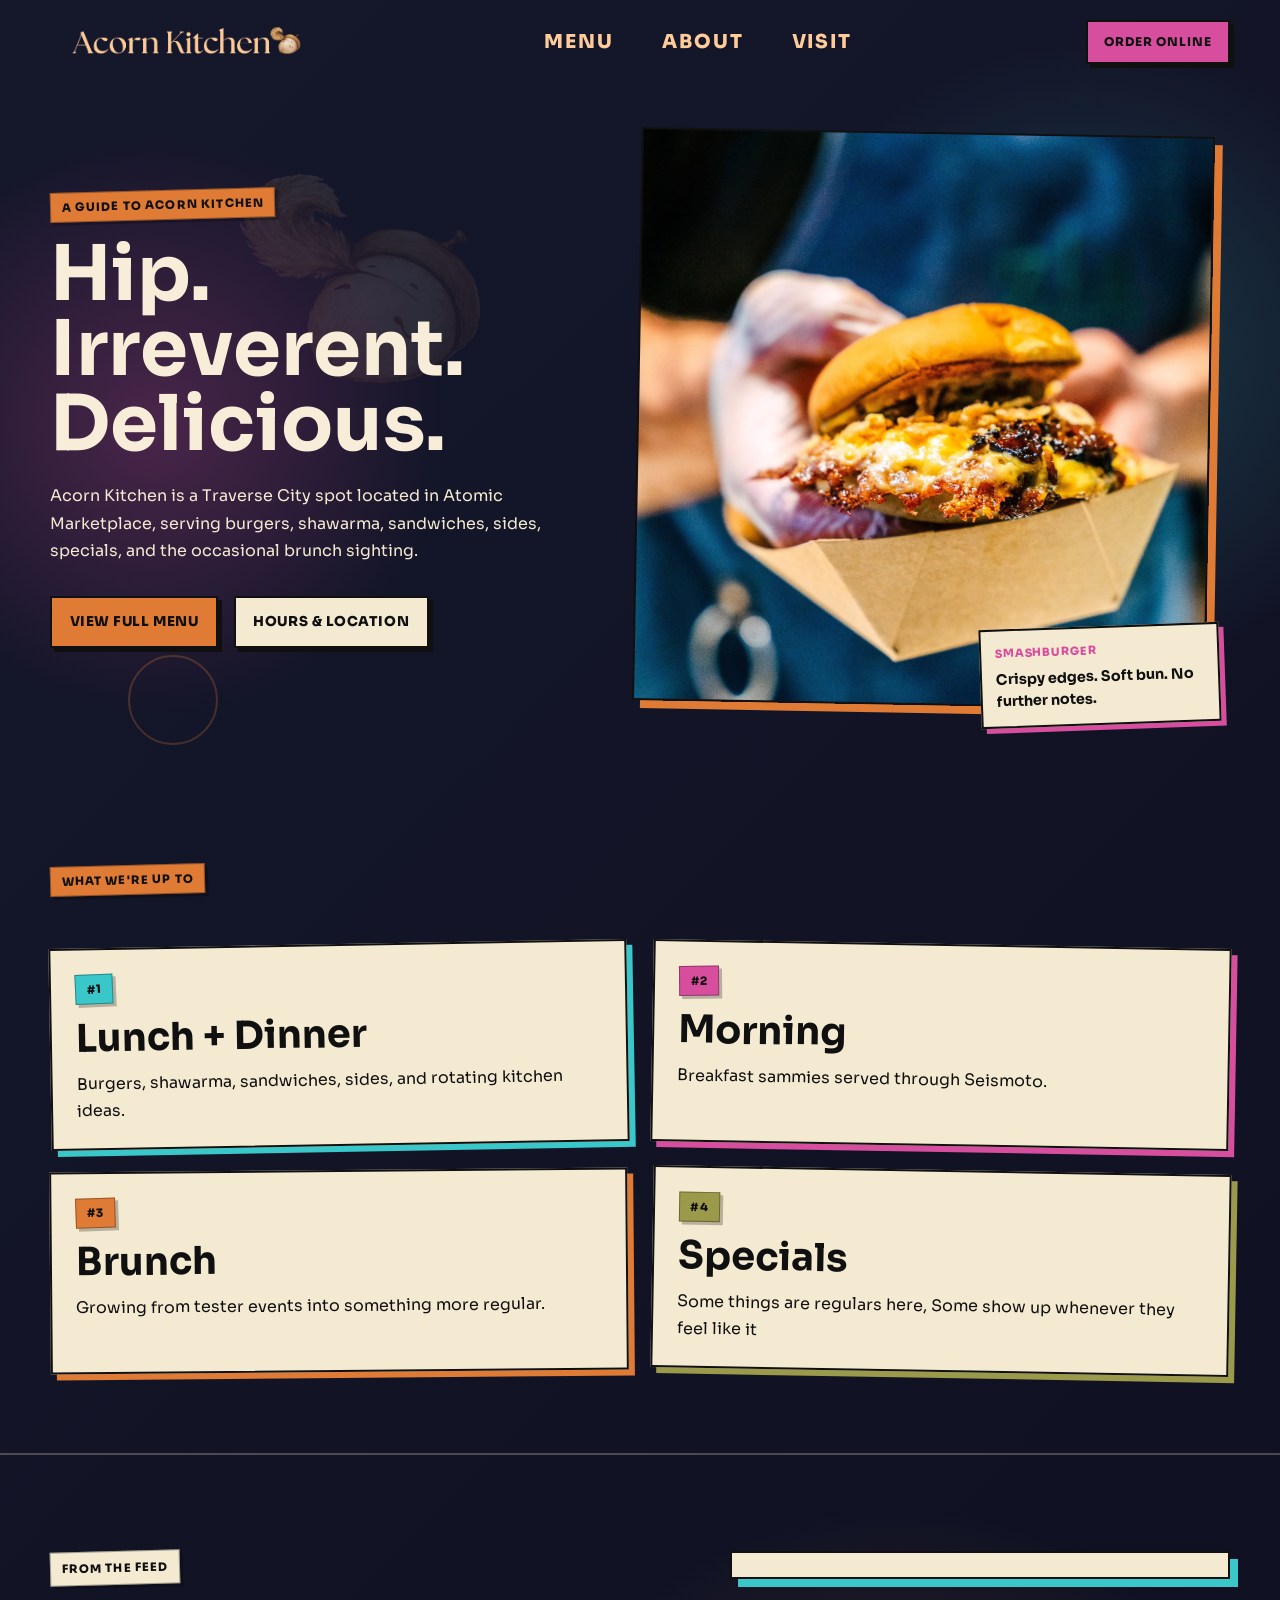
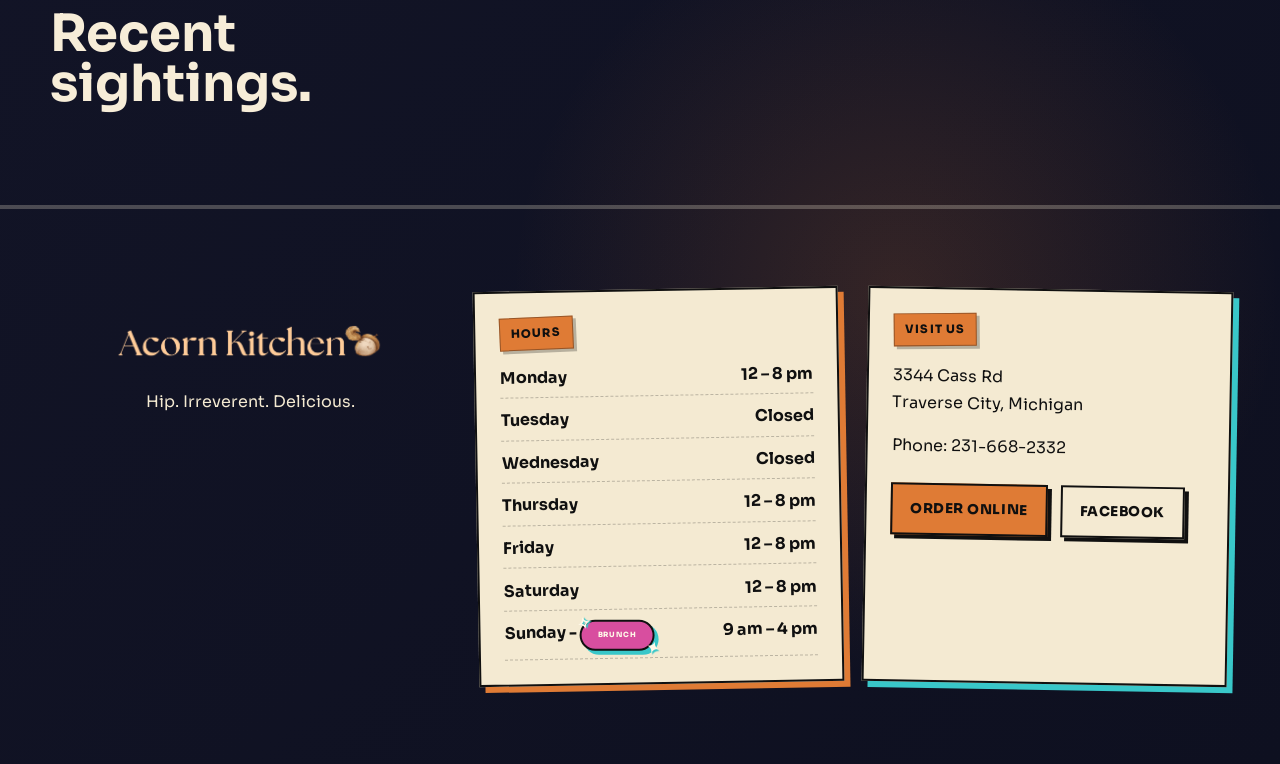
==== commit 3f24daa4: "try javascript iframe" ====
--- a/index.html
+++ b/index.html
@@ -234,7 +234,19 @@
             <p class="stamp stamp-light">From The Feed</p>
             <h2>Recent sightings.</h2>
           </div>
-
+          <div class="facebook-frame">
+    <div class="fb-page"
+        data-href="https://www.facebook.com/p/Acorn-Kitchen-61582968557086/"
+        data-tabs="timeline"
+        data-width="500"
+        data-height="520"
+        data-small-header="false"
+        data-adapt-container-width="true"
+        data-hide-cover="false"
+        data-show-facepile="false">
+    </div>
+</div>
+<!--
           <div class="facebook-frame">
             <iframe
               src="https://www.facebook.com/plugins/page.php?href=https%3A%2F%2Fwww.facebook.com%2Fp%2FAcorn-Kitchen-61582968557086%2F&tabs=timeline&width=500&height=520&small_header=false&adapt_container_width=true&hide_cover=false&show_facepile=false"
@@ -254,6 +266,7 @@
             >
             </iframe>
           </div>
+          -->
         </div>
       </section>
     </main>
@@ -382,5 +395,10 @@
 });
 </script>
 -->
+<div id="fb-root"></div>
+
+<script async defer crossorigin="anonymous"
+    src="https://connect.facebook.net/en_US/sdk.js#xfbml=1&version=v26.0">
+</script>
   </body>
 </html>
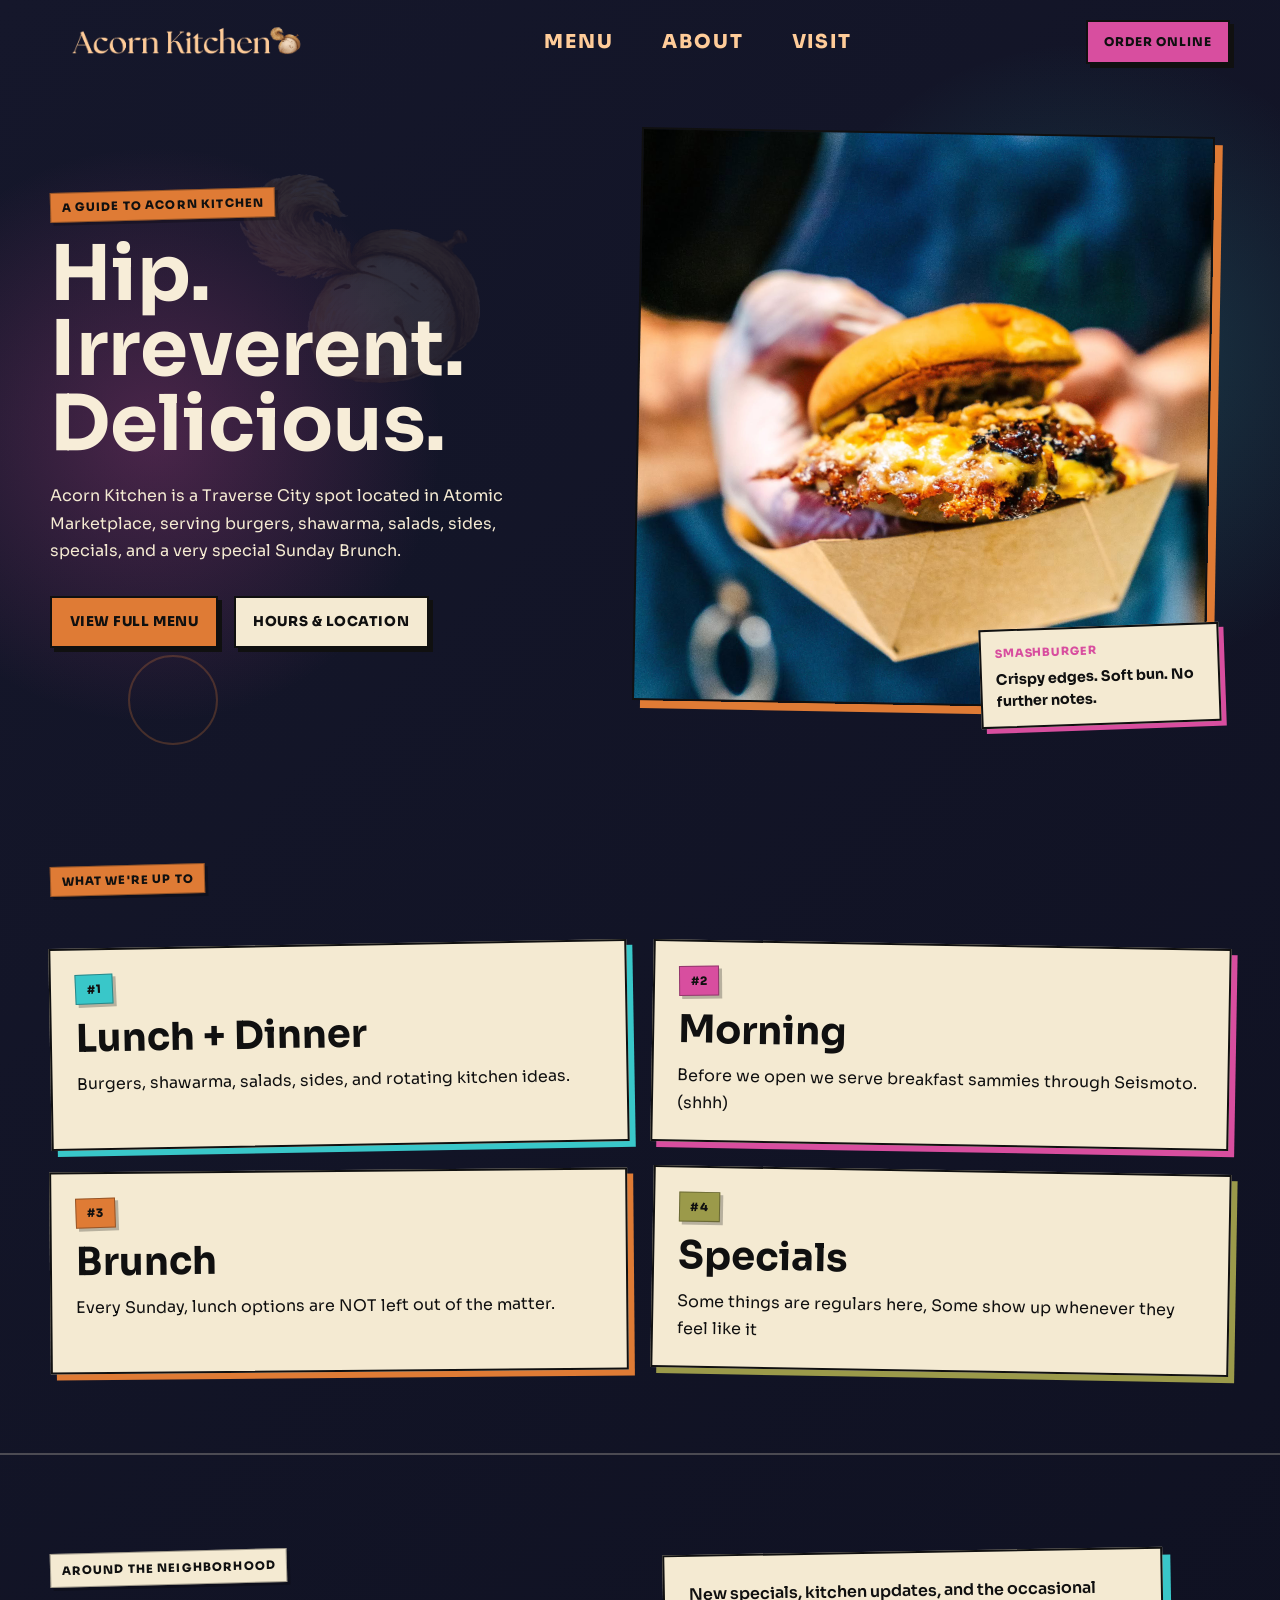
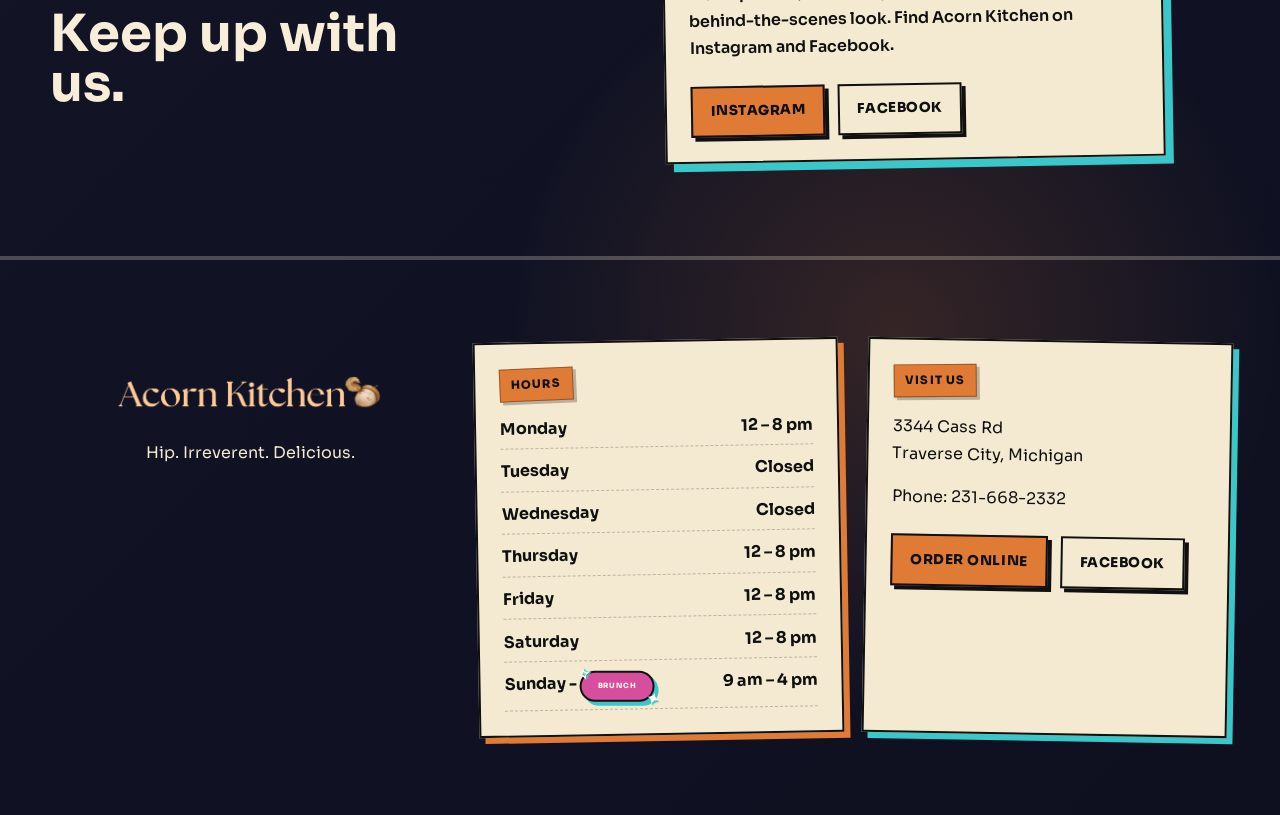
==== commit 1ab4554e: "update copy for many parts of the site. simpler wording." ====
--- a/index.html
+++ b/index.html
@@ -165,8 +165,8 @@
 
             <p class="hero-text">
               Acorn Kitchen is a Traverse City spot located in Atomic
-              Marketplace, serving burgers, shawarma, sandwiches, sides,
-              specials, and the occasional brunch sighting.
+              Marketplace, serving burgers, shawarma, salads, sides,
+              specials, and a very special Sunday Brunch.
             </p>
 
             <div class="hero-actions">
@@ -199,7 +199,7 @@
               <p class="card-number-1">#1</p>
               <h2>Lunch + Dinner</h2>
               <p>
-                Burgers, shawarma, sandwiches, sides, and rotating kitchen
+                Burgers, shawarma, salads, sides, and rotating kitchen
                 ideas.
               </p>
             </article>
@@ -207,13 +207,13 @@
             <article class="research-card" id="note-2">
               <p class="card-number-2">#2</p>
               <h2>Morning</h2>
-              <p>Breakfast sammies served through Seismoto.</p>
+              <p>Before we open we serve breakfast sammies through Seismoto. (shhh)</p>
             </article>
 
             <article class="research-card" id="note-3">
               <p class="card-number-3">#3</p>
               <h2>Brunch</h2>
-              <p>Growing from tester events into something more regular.</p>
+              <p>Every Sunday, lunch options are NOT left out of the matter.</p>
             </article>
 
             <article class="research-card" id="note-4">
@@ -228,47 +228,40 @@
         </div>
       </section>
 
-      <section class="feed-section" id="feed">
-        <div class="container split-section">
-          <div>
-            <p class="stamp stamp-light">From The Feed</p>
-            <h2>Recent sightings.</h2>
-          </div>
-          <div class="facebook-frame">
-    <div class="fb-page"
-        data-href="https://www.facebook.com/p/Acorn-Kitchen-61582968557086/"
-        data-tabs="timeline"
-        data-width="500"
-        data-height="520"
-        data-small-header="false"
-        data-adapt-container-width="true"
-        data-hide-cover="false"
-        data-show-facepile="false">
+     <section class="feed-section" id="feed">
+    <div class="container split-section">
+
+        <div>
+            <p class="stamp stamp-light">Around the Neighborhood</p>
+            <h2>Keep up with us.</h2>
+        </div>
+
+        <div class="social-card">
+            <p>
+                New specials, kitchen updates, and the occasional
+                behind-the-scenes look. Find Acorn Kitchen on Instagram
+                and Facebook.
+            </p>
+
+            <div class="social-actions">
+                <a href="https://www.instagram.com/atomicacornkitchen/?hl=en"
+                    class="btn btn-dark"
+                    target="_blank"
+                    rel="noopener noreferrer">
+                    Instagram
+                </a>
+
+                <a href="https://www.facebook.com/profile.php?id=61582968557086"
+                    class="btn btn-paper"
+                    target="_blank"
+                    rel="noopener noreferrer">
+                    Facebook
+                </a>
+            </div>
+        </div>
+
     </div>
-</div>
-<!--
-          <div class="facebook-frame">
-            <iframe
-              src="https://www.facebook.com/plugins/page.php?href=https%3A%2F%2Fwww.facebook.com%2Fp%2FAcorn-Kitchen-61582968557086%2F&tabs=timeline&width=500&height=520&small_header=false&adapt_container_width=true&hide_cover=false&show_facepile=false"
-              width="500"
-              height="520"
-              style="border: none; overflow: hidden"
-              scrolling="no"
-              frameborder="0"
-              allowfullscreen="true"
-              allow="
-                autoplay;
-                clipboard-write;
-                encrypted-media;
-                picture-in-picture;
-                web-share;
-              "
-            >
-            </iframe>
-          </div>
-          -->
-        </div>
-      </section>
+</section>
     </main>
     <footer class="site-footer" id="visit">
       <div class="container footer-grid">
@@ -397,8 +390,6 @@
 -->
 <div id="fb-root"></div>
 
-<script async defer crossorigin="anonymous"
-    src="https://connect.facebook.net/en_US/sdk.js#xfbml=1&version=v26.0">
-</script>
+
   </body>
 </html>
--- a/css/global.css
+++ b/css/global.css
@@ -146,31 +146,7 @@
 .feed-section h2 {
   max-width: 9ch;
 }
-/*
-.facebook-frame {
-  width: 100%;
-  max-width: 520px;
-  justify-self: end;
-
-  padding: 0.75rem;
-  background: var(--paper);
-  border: var(--border);
-  box-shadow: 8px 8px 0 var(--cyan);
-
-  overflow: hidden;
-  transform: rotate(-0.5deg);
-}
-
-.facebook-frame iframe {
-  display: block;
-  width: 100%;
-  max-width: 100%;
-  height: 520px;
-  border: 0;
-  overflow: hidden;
-  background: var(--white);
-}
-*/
+
 .brunch-badge {
   position: relative;
   display: inline-flex;
@@ -347,19 +323,7 @@
         max-height: calc(100vh - 115px);
     }
 }
-/*
-@media (max-width: 800px) {
-  .split-section {
-    grid-template-columns: 1fr;
-  }
-
-  .facebook-frame {
-    justify-self: stretch;
-    max-width: 100%;
-    transform: none;
-  }
-}
-  */
+
 @media (max-width: 650px) {
   h1 {
     font-size: clamp(2.5rem, 13vw, 4rem);
--- a/css/sections.css
+++ b/css/sections.css
@@ -205,40 +205,27 @@
   border-top: 2px solid rgba(247, 237, 216, 0.25);
   border-bottom: 2px solid rgba(247, 237, 216, 0.25);
 }
-/*
-.facebook-frame {
+.social-card {
   width: min(500px, 100%);
+  padding: 1.5rem;
   background: var(--paper);
+  color: var(--ink);
   border: var(--border);
   box-shadow: 8px 8px 0 var(--cyan);
   transform: rotate(-1deg);
 }
 
-.facebook-frame iframe {
-  display: block;
-  width: 100%;
-  max-width: 500px;
-  background: white;
-}*/
-.facebook-frame {
-  width: min(500px, 100%);
-  padding: 0.75rem;
-  background: var(--paper);
-  border: var(--border);
-  box-shadow: 8px 8px 0 var(--cyan);
-  overflow: hidden;
-  justify-self: end;
-}
-
-.facebook-frame iframe {
-  display: block;
-  width: 100%;
-  max-width: 100%;
-  height: 520px;
-  border: none;
-  background: white;
-}
-/*
+.social-card p {
+  margin-bottom: 1.5rem;
+  line-height: 1.7;
+  font-weight: 600;
+}
+
+.social-actions {
+  display: flex;
+  flex-wrap: wrap;
+  gap: 0.8rem;
+}
 @media (max-width: 900px) {
   .research-grid,
   .split-section {
@@ -248,29 +235,7 @@
   .research-card {
     transform: none !important;
   }
-}
-*/
-@media (max-width: 900px) {
-  .research-grid,
-  .split-section {
-    grid-template-columns: 1fr;
-  }
-
-  .research-card {
-    transform: none !important;
-  }
-
-  .facebook-frame {
-    justify-self: stretch;
-    width: 100%;
-    max-width: 500px;
-    margin-inline: auto;
-  }
-
-  .facebook-frame iframe {
-    width: 100%;
-    height: 520px;
-  }
+
 }
 @media (max-width: 650px) {
   .visit-box {
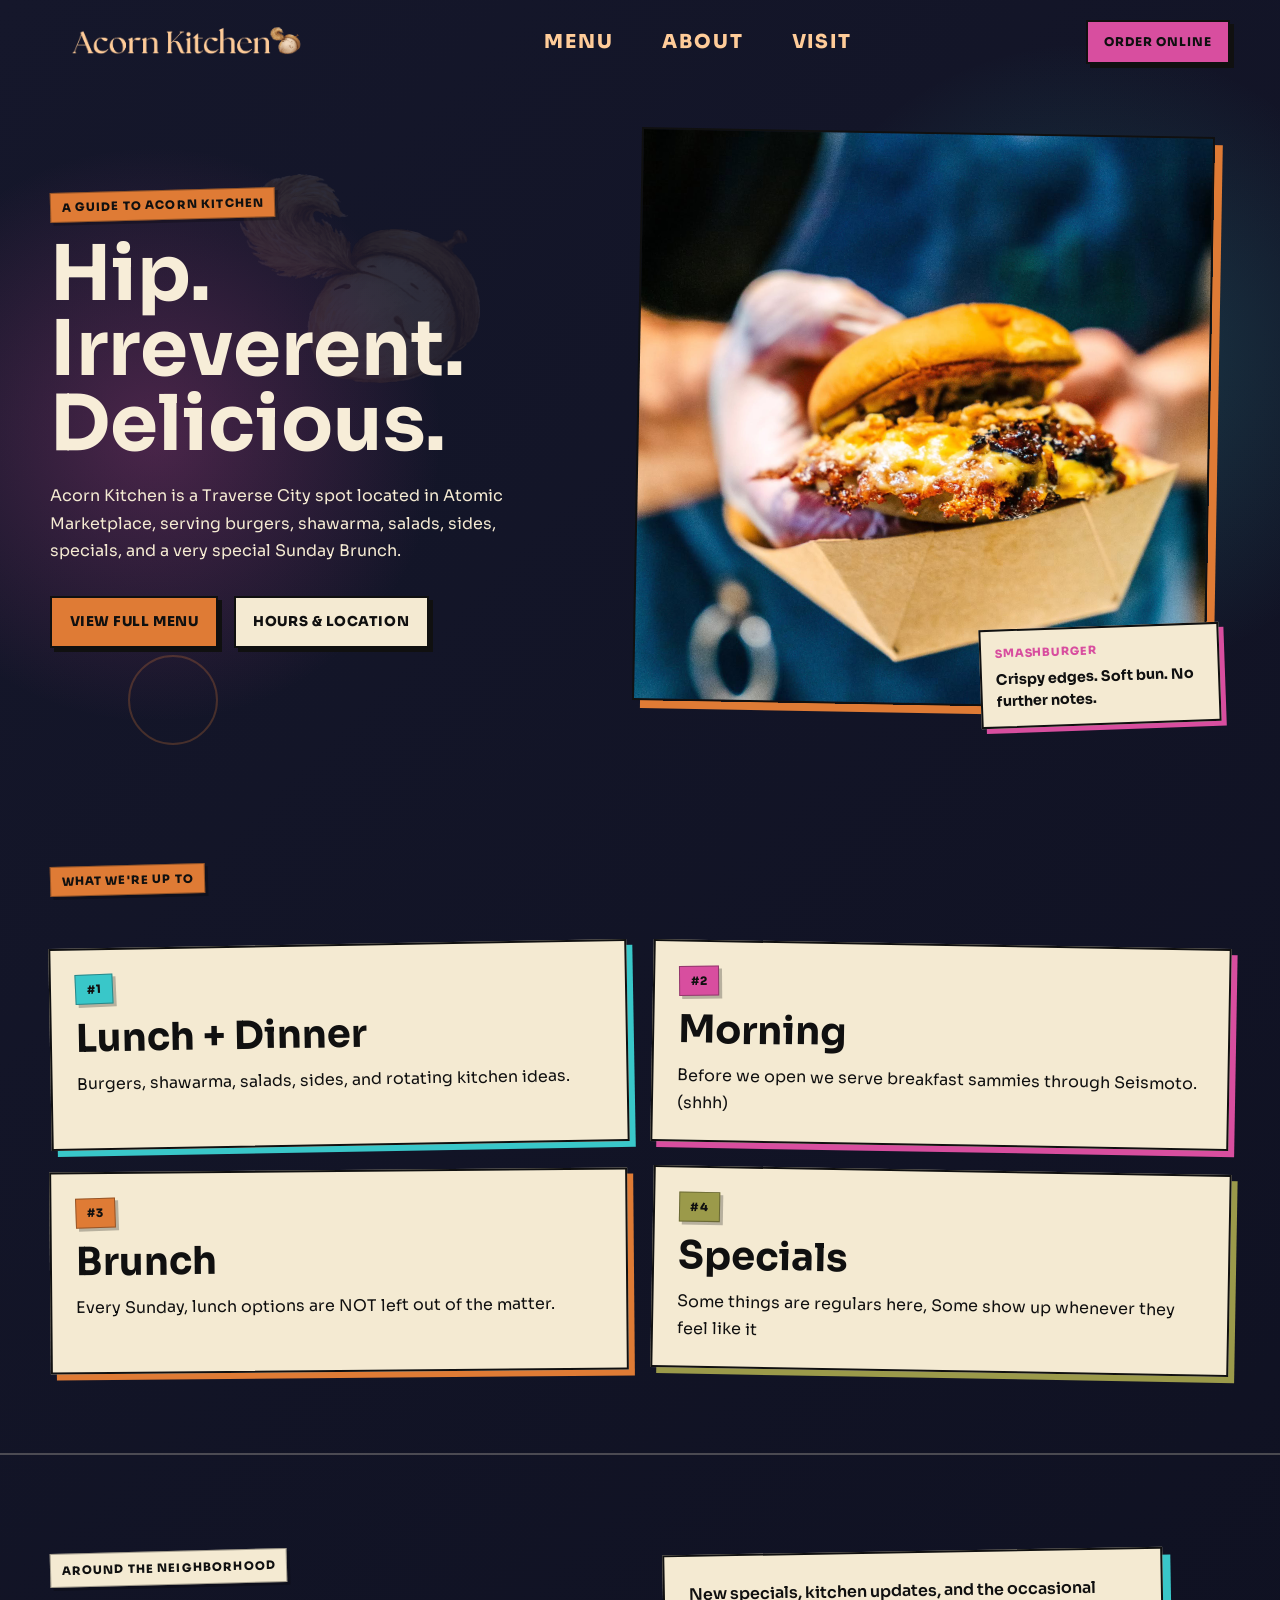
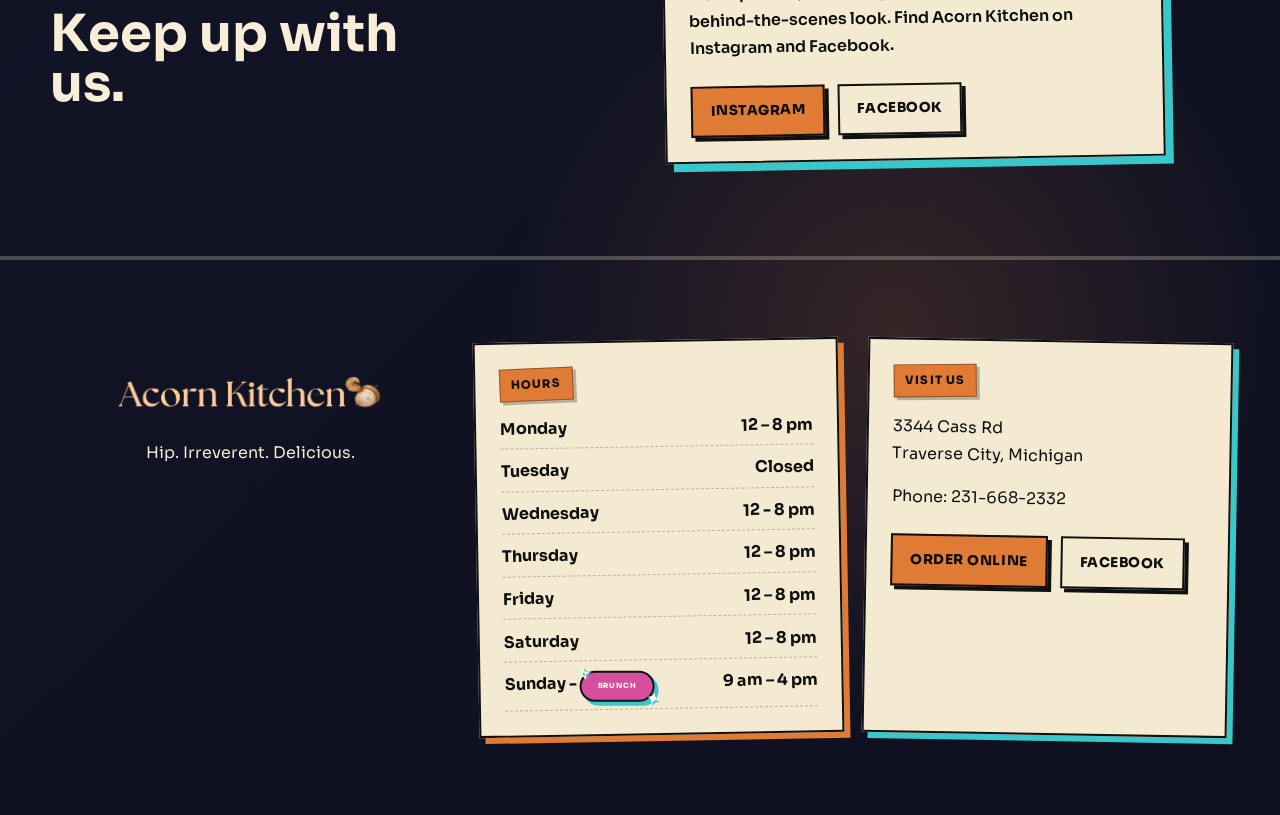
==== commit 04029a1e: "Open on wednesday" ====
--- a/index.html
+++ b/index.html
@@ -275,7 +275,7 @@
           <ul class="hours-list">
             <li><span>Monday</span><span>12 – 8 pm</span></li>
             <li><span>Tuesday</span><span>Closed</span></li>
-            <li><span>Wednesday</span><span>Closed</span></li>
+            <li><span>Wednesday</span><span>12 - 8 pm</span></li>
             <li><span>Thursday</span><span>12 – 8 pm</span></li>
             <li><span>Friday</span><span>12 – 8 pm</span></li>
             <li><span>Saturday</span><span>12 – 8 pm</span></li>
